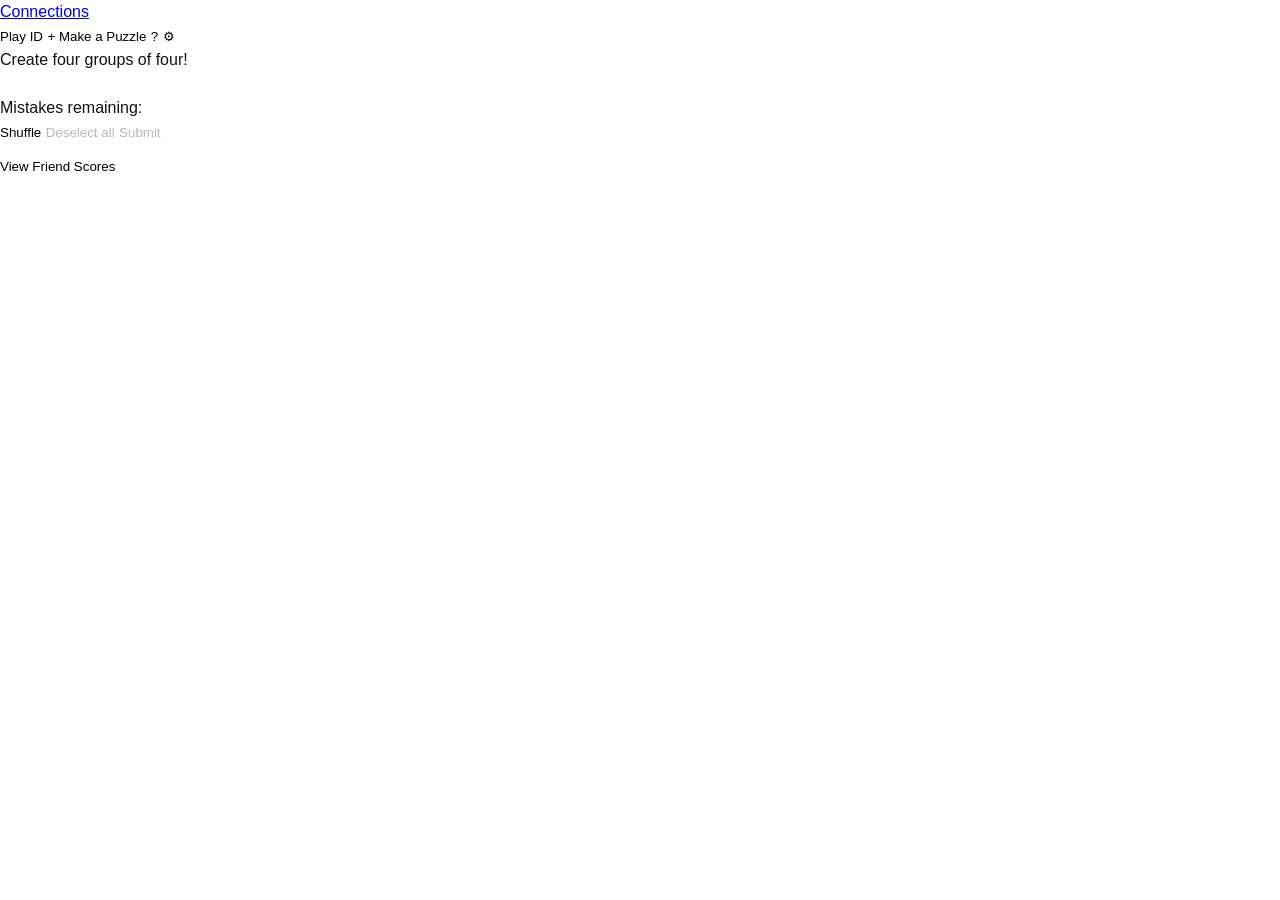
==== index.html @ db6e998a "beginnings" ====
<!DOCTYPE html>
<html lang="en">
  <head>
    <meta charset="UTF-8" />
    <meta name="viewport" content="width=device-width, initial-scale=1.0, maximum-scale=1.0, user-scalable=no" />
    <title>Connections</title>
    <meta name="description" content="Custom NYT Connections puzzles." />
    <link rel="icon" href="data:image/svg+xml,<svg xmlns=%22http://www.w3.org/2000/svg%22 viewBox=%220 0 100 100%22><rect width=%2245%22 height=%2245%22 rx=%224%22 fill=%22%23f9df6d%22/><rect x=%2255%22 width=%2245%22 height=%2245%22 rx=%224%22 fill=%22%23a0c35a%22/><rect y=%2255%22 width=%2245%22 height=%2245%22 rx=%224%22 fill=%22%23b0c4ef%22/><rect x=%2255%22 y=%2255%22 width=%2245%22 height=%2245%22 rx=%224%22 fill=%22%23ba81c5%22/></svg>">
    
    <link rel="stylesheet" href="style.css" />
  </head>
  <body>
    <!-- Header -->
    <header class="header">
      <div class="header-content">
        <div class="header-left">
          <a href="/" id="nav-logo" class="logo">Connections</a>
          <span id="current-puzzle-id" class="puzzle-id-tag hidden"></span>
        </div>

        <nav class="header-right">
          <button id="btn-toggle-play-id" class="nav-link">Play ID</button>
          <button id="btn-nav-create" class="nav-link highlight">+ Make a Puzzle</button>
          <button id="btn-nav-help" class="nav-icon-btn" title="How to play">?</button>
          <button id="btn-nav-settings" class="nav-icon-btn" title="Google Sheets backend">⚙</button>
        </nav>
      </div>

      <!-- Quick Play By ID Bar (toggled) -->
      <div id="quick-play-bar" class="quick-play-bar hidden">
        <form id="quick-play-form" class="quick-play-form">
          <span class="url-prefix">svenja.dev/c/</span>
          <input id="quick-play-input" type="text" placeholder="game-id" required autocomplete="off" />
          <button type="submit" class="btn-sm">Play</button>
          <button type="button" id="btn-close-play-bar" class="btn-text">Cancel</button>
        </form>
      </div>
    </header>

    <!-- Notification Toast -->
    <div id="toast" class="toast hidden"></div>

    <!-- Main Container -->
    <main class="main">
      <!-- ================= GAME PLAY VIEW ================= -->
      <section id="view-play" class="view">
        <div class="game-top-info">
          <div class="game-instruction">Create four groups of four!</div>
        </div>

        <!-- Solved categories stack -->
        <div id="solved-categories" class="solved-categories"></div>

        <!-- 4x4 Word Tiles -->
        <div id="tile-grid" class="tile-grid"></div>

        <!-- Mistakes Tracker -->
        <div class="mistakes-row">
          <span class="mistakes-text">Mistakes remaining:</span>
          <div id="mistakes-dots" class="mistakes-dots">
            <span class="dot remaining"></span>
            <span class="dot remaining"></span>
            <span class="dot remaining"></span>
            <span class="dot remaining"></span>
          </div>
        </div>

        <!-- Action Buttons -->
        <div class="action-buttons">
          <button id="btn-shuffle" class="btn-action">Shuffle</button>
          <button id="btn-deselect" class="btn-action" disabled>Deselect all</button>
          <button id="btn-submit" class="btn-action btn-submit" disabled>Submit</button>
        </div>

        <!-- Leaderboard button -->
        <div class="board-footer">
          <button id="btn-view-leaderboard" class="link-btn">View Friend Scores</button>
        </div>
      </section>

      <!-- ================= CREATE VIEW ================= -->
      <section id="view-create" class="view hidden">
        <div class="create-header">
          <h2>Make Your Own Puzzle</h2>
          <button type="button" id="btn-fill-example" class="link-btn">Fill sample data</button>
        </div>

        <div id="create-error" class="form-error hidden"></div>

        <form id="create-form" class="create-form">
          <div class="field-row">
            <label for="create-slug">Game URL</label>
            <div class="slug-row">
              <span class="url-prefix">svenja.dev/c/</span>
              <input id="create-slug" type="text" placeholder="mygame" required autocomplete="off" />
            </div>
            <small>This ID is what you send to friends to play.</small>
          </div>

          <div class="field-row">
            <label for="create-title">Title (Optional)</label>
            <input id="create-title" type="text" placeholder="e.g. Trivia Night" maxlength="60" />
          </div>

          <!-- 4 Category Groups -->
          <div class="category-forms">
            <!-- Yellow -->
            <div class="category-block yellow">
              <div class="cat-label yellow">Yellow — Straightforward</div>
              <input type="text" id="name-yellow" placeholder="Category Name (e.g. WET WEATHER)" required />
              <div class="words-grid">
                <input type="text" class="word-input" data-color="yellow" placeholder="Word 1" required />
                <input type="text" class="word-input" data-color="yellow" placeholder="Word 2" required />
                <input type="text" class="word-input" data-color="yellow" placeholder="Word 3" required />
                <input type="text" class="word-input" data-color="yellow" placeholder="Word 4" required />
              </div>
            </div>

            <!-- Green -->
            <div class="category-block green">
              <div class="cat-label green">Green — Intermediate</div>
              <input type="text" id="name-green" placeholder="Category Name (e.g. TYPES OF COFFEE)" required />
              <div class="words-grid">
                <input type="text" class="word-input" data-color="green" placeholder="Word 1" required />
                <input type="text" class="word-input" data-color="green" placeholder="Word 2" required />
                <input type="text" class="word-input" data-color="green" placeholder="Word 3" required />
                <input type="text" class="word-input" data-color="green" placeholder="Word 4" required />
              </div>
            </div>

            <!-- Blue -->
            <div class="category-block blue">
              <div class="cat-label blue">Blue — Hard</div>
              <input type="text" id="name-blue" placeholder="Category Name (e.g. WORDS BEFORE 'BOARD')" required />
              <div class="words-grid">
                <input type="text" class="word-input" data-color="blue" placeholder="Word 1" required />
                <input type="text" class="word-input" data-color="blue" placeholder="Word 2" required />
                <input type="text" class="word-input" data-color="blue" placeholder="Word 3" required />
                <input type="text" class="word-input" data-color="blue" placeholder="Word 4" required />
              </div>
            </div>

            <!-- Purple -->
            <div class="category-block purple">
              <div class="cat-label purple">Purple — Tricky</div>
              <input type="text" id="name-purple" placeholder="Category Name (e.g. PALINDROMES)" required />
              <div class="words-grid">
                <input type="text" class="word-input" data-color="purple" placeholder="Word 1" required />
                <input type="text" class="word-input" data-color="purple" placeholder="Word 2" required />
                <input type="text" class="word-input" data-color="purple" placeholder="Word 3" required />
                <input type="text" class="word-input" data-color="purple" placeholder="Word 4" required />
              </div>
            </div>
          </div>

          <div class="form-actions">
            <button type="button" id="btn-cancel-create" class="btn-action">Cancel</button>
            <button type="submit" id="btn-publish-submit" class="btn-action btn-submit">Save &amp; Publish</button>
          </div>
        </form>

        <!-- Published Result Box -->
        <div id="publish-success" class="publish-success hidden">
          <h3>Puzzle Published!</h3>
          <p>Share this URL with your friends:</p>
          <div class="share-box">
            <input id="share-link-input" type="text" readonly />
            <button id="btn-copy-share-link" class="btn-sm">Copy</button>
          </div>
          <div class="published-buttons">
            <button id="btn-play-published" class="btn-action btn-submit">Play it Now</button>
            <button id="btn-make-another" class="btn-action">Make Another</button>
          </div>
        </div>
      </section>
    </main>

    <!-- ================= MODALS ================= -->

    <!-- Game Over / Results Modal -->
    <div id="modal-results" class="modal-overlay hidden">
      <div class="modal">
        <div class="modal-header">
          <h3 id="results-headline">Game Over</h3>
          <button class="close-btn" data-close="modal-results">&times;</button>
        </div>

        <div class="modal-body">
          <p id="results-sub" class="results-sub"></p>
          <pre id="results-grid" class="emoji-grid"></pre>

          <!-- Submit score -->
          <div class="score-card">
            <div id="score-saved-msg" class="score-saved-msg hidden">
              ✓ Score saved to leaderboard!
            </div>
            <form id="score-form" class="score-form">
              <label for="player-name">Your Name:</label>
              <div class="inline-input-row">
                <input id="player-name" type="text" placeholder="Name" required maxlength="30" />
                <button type="submit" class="btn-sm">Save</button>
              </div>
            </form>
          </div>

          <div class="results-actions">
            <button id="btn-share-results" class="btn-action btn-submit full-width">Share Results</button>
            <button id="btn-open-leaderboard" class="btn-action full-width">View Leaderboard</button>
            <button id="btn-play-again" class="btn-action full-width">Play Again</button>
          </div>
        </div>
      </div>
    </div>

    <!-- Leaderboard Modal -->
    <div id="modal-leaderboard" class="modal-overlay hidden">
      <div class="modal">
        <div class="modal-header">
          <h3 id="leaderboard-title">Scores</h3>
          <button class="close-btn" data-close="modal-leaderboard">&times;</button>
        </div>
        <div class="modal-body">
          <div id="leaderboard-empty" class="empty-text hidden">No scores recorded yet.</div>
          <div id="leaderboard-list" class="leaderboard-list"></div>
          <button class="btn-action full-width mt-10" data-close="modal-leaderboard">Close</button>
        </div>
      </div>
    </div>

    <!-- How to Play Modal -->
    <div id="modal-help" class="modal-overlay hidden">
      <div class="modal">
        <div class="modal-header">
          <h3>How to Play</h3>
          <button class="close-btn" data-close="modal-help">&times;</button>
        </div>
        <div class="modal-body">
          <p>Find groups of four items that share something in common.</p>
          <ul>
            <li>Select four items and tap 'Submit' to check if your guess is correct.</li>
            <li>Find the groups without making 4 mistakes!</li>
          </ul>
          <div class="help-legend">
            <div class="legend-item yellow">🟨 Yellow: Straightforward</div>
            <div class="legend-item green">🟩 Green: Intermediate</div>
            <div class="legend-item blue">🟦 Blue: Hard</div>
            <div class="legend-item purple">🟪 Purple: Tricky</div>
          </div>
          <p class="mt-10"><small>Click <strong>+ Make a Puzzle</strong> at the top to create your own boards and share them with friends.</small></p>
          <button class="btn-action full-width mt-10" data-close="modal-help">Got it</button>
        </div>
      </div>
    </div>

    <!-- Settings (Google Sheets backend) Modal -->
    <div id="modal-settings" class="modal-overlay hidden">
      <div class="modal">
        <div class="modal-header">
          <h3>Google Sheets Backend</h3>
          <button class="close-btn" data-close="modal-settings">&times;</button>
        </div>
        <div class="modal-body">
          <p><small>Connect a Google Sheet via Google Apps Script to save custom puzzles and friend scores across devices for free.</small></p>
          
          <div class="field-row mt-10">
            <label for="gas-url-input">Apps Script Web App URL</label>
            <input id="gas-url-input" type="url" placeholder="https://script.google.com/macros/s/.../exec" />
            <small>Leave empty to store games locally in browser.</small>
          </div>

          <div class="inline-input-row mt-10">
            <button type="button" id="btn-test-gas" class="btn-action">Test</button>
            <span id="gas-test-result" class="test-result"></span>
          </div>

          <div class="mt-15">
            <button id="btn-save-settings" class="btn-action btn-submit full-width">Save</button>
          </div>
        </div>
      </div>
    </div>

    <script src="app.js"></script>
  </body>
</html>
---- style.css ----
:root {
  --font-sans: 'Libre Franklin', -apple-system, BlinkMacSystemFont, 'Segoe UI', Roboto, Helvetica, Arial, sans-serif;
  --font-serif: 'Playfair Display', Georgia, serif;
  
  --color-bg: #ffffff;
  --color-card-bg: #f9f9f9;
  --color-border: #e2e2e2;
  --color-text: #121212;
  --color-text-muted: #6b7280;
  
  --tile-bg: #efefe6;
  --tile-bg-hover: #e2e2d8;
  --tile-bg-selected: #5a594e;
  --tile-text-selected: #ffffff;
  
  --color-yellow: #f9df6d;
  --color-green: #a0c35a;
  --color-blue: #b0c4ef;
  --color-purple: #ba81c5;
}

* {
  box-sizing: border-box;
  margin: 0;
  padding: 0;
}

body {
  font-family: var(--font-sans);
  background-color: var(--color-bg);
  color: var(--color-text);
  line-height: 1.5;
  -webkit-font-smoothing: antialiased;
  min-height: 100vh;
}

button {
  font-family: inherit;
  cursor: pointer;
  border: none;
  outline: none;
  background: none;
  transition: all 0.15s ease;
}

input, textarea, select {
  font-family: inherit;
}

.hidden {
  display: none !important;
}

/* Layout */
.app-layout {
  min-height: 100vh;
  display: flex;
  flex-direction: column;
}

.site-header {
  border-bottom: 1px solid var(--color-border);
  position: sticky;
  top: 0;
  background-color: rgba(255, 255, 255, 0.96);
  backdrop-filter: blur(8px);
  z-index: 50;
}

.header-inner {
  max-width: 860px;
  margin: 0 auto;
  padding: 12px 20px;
  display: flex;
  align-items: center;
  justify-content: space-between;
}

.header-left {
  display: flex;
  align-items: center;
}

.logo-btn {
  display: flex;
  align-items: center;
  gap: 8px;
  text-decoration: none;
  color: inherit;
}

.logo-title {
  font-weight: 800;
  font-size: 1.25rem;
  letter-spacing: 1.5px;
}

.logo-badge {
  font-size: 0.68rem;
  background: #121212;
  color: #fff;
  padding: 2px 6px;
  border-radius: 4px;
  font-weight: 700;
  letter-spacing: 0.5px;
}

.header-center {
  display: flex;
  align-items: center;
}

.current-game-tag {
  font-size: 0.82rem;
  background: #f1f1f1;
  padding: 4px 10px;
  border-radius: 20px;
  color: #333;
}

.header-actions {
  display: flex;
  align-items: center;
  gap: 8px;
}

.icon-btn {
  border-radius: 50%;
  width: 36px;
  height: 36px;
  display: flex;
  align-items: center;
  justify-content: center;
  color: #444;
}

.icon-btn:hover {
  background: #f0f0f0;
  color: #000;
}

.btn-create {
  display: inline-flex;
  align-items: center;
  gap: 6px;
  background: #121212;
  color: #fff;
  padding: 6px 14px;
  border-radius: 20px;
  font-size: 0.85rem;
  font-weight: 600;
}

.btn-create:hover {
  background: #333;
  transform: translateY(-1px);
}

.btn-label-desktop {
  margin-left: 4px;
  font-size: 0.85rem;
  font-weight: 500;
}

@media (max-width: 600px) {
  .btn-label-desktop {
    display: none;
  }
}

/* Main Content Area */
.main-content {
  flex: 1;
  display: flex;
  flex-direction: column;
  align-items: center;
  padding: 24px 16px;
  width: 100%;
  max-width: 860px;
  margin: 0 auto;
  position: relative;
}

/* Toast Notifications */
.game-toast-container {
  position: fixed;
  top: 65px;
  left: 0;
  right: 0;
  display: flex;
  justify-content: center;
  z-index: 100;
  pointer-events: none;
}

.game-toast {
  background: #121212;
  color: #fff;
  padding: 8px 18px;
  border-radius: 4px;
  font-size: 0.9rem;
  font-weight: 700;
  box-shadow: 0 4px 14px rgba(0,0,0,0.2);
  animation: slideDown 0.2s ease-out;
}

@keyframes slideDown {
  from { transform: translateY(-8px); opacity: 0; }
  to { transform: translateY(0); opacity: 1; }
}

/* Gas Notice Banner */
.gas-notice-banner {
  background: #f0fdf4;
  border: 1px solid #bbf7d0;
  border-radius: 8px;
  padding: 10px 16px;
  font-size: 0.85rem;
  color: #166534;
  display: flex;
  align-items: center;
  justify-content: space-between;
  width: 100%;
  margin-bottom: 20px;
  gap: 12px;
  flex-wrap: wrap;
}

.notice-left {
  display: flex;
  align-items: center;
  gap: 8px;
}

.btn-text-notice {
  color: #15803d;
  font-weight: 700;
  text-decoration: underline;
  font-size: 0.85rem;
}

/* Home Hub */
.home-hub-container {
  width: 100%;
  max-width: 680px;
  display: flex;
  flex-direction: column;
  gap: 36px;
}

.hero-section {
  text-align: center;
  padding: 20px 0;
}

.hero-badge {
  display: inline-block;
  font-size: 0.75rem;
  font-weight: 700;
  background: #eef2ff;
  color: #4338ca;
  padding: 4px 12px;
  border-radius: 20px;
  letter-spacing: 0.5px;
  margin-bottom: 12px;
}

.hero-title {
  font-size: 2.2rem;
  font-weight: 800;
  letter-spacing: -0.5px;
  line-height: 1.15;
  margin-bottom: 12px;
}

.hero-description {
  font-size: 1.02rem;
  color: var(--color-text-muted);
  max-width: 540px;
  margin: 0 auto 24px auto;
  line-height: 1.5;
}

.hero-description code {
  background: #f1f1f1;
  padding: 2px 6px;
  border-radius: 4px;
  font-family: monospace;
  font-size: 0.95em;
  color: #121212;
}

.play-id-form {
  max-width: 440px;
  margin: 0 auto 20px auto;
}

.play-id-wrapper {
  display: flex;
  align-items: center;
  background: #fff;
  border: 2px solid #121212;
  border-radius: 30px;
  padding: 4px 6px 4px 14px;
  box-shadow: 0 4px 10px rgba(0,0,0,0.06);
}

.play-id-prefix {
  font-size: 0.9rem;
  color: #777;
  font-weight: 600;
  white-space: nowrap;
}

.play-id-input {
  flex: 1;
  border: none;
  outline: none;
  font-size: 0.95rem;
  padding: 8px 6px;
  font-weight: 600;
  background: transparent;
  min-width: 0;
}

.play-btn {
  display: inline-flex;
  align-items: center;
  gap: 6px;
  padding: 8px 18px;
  border-radius: 24px;
  font-size: 0.9rem;
  font-weight: 700;
}

.btn-create-large {
  display: inline-flex;
  align-items: center;
  gap: 8px;
  background: #2563eb;
  color: #fff;
  padding: 12px 28px;
  border-radius: 28px;
  font-size: 1.05rem;
  font-weight: 700;
  box-shadow: 0 4px 12px rgba(37, 99, 235, 0.25);
}

.btn-create-large:hover {
  background: #1d4ed8;
  transform: translateY(-2px);
  box-shadow: 0 6px 16px rgba(37, 99, 235, 0.35);
}

/* Sample Puzzles */
.section-title {
  font-size: 1.15rem;
  font-weight: 800;
  margin-bottom: 14px;
  display: flex;
  align-items: center;
  gap: 8px;
}

.puzzles-grid {
  display: grid;
  grid-template-columns: repeat(auto-fit, minmax(280px, 1fr));
  gap: 16px;
}

.puzzle-card {
  background: #fff;
  border: 1px solid var(--color-border);
  border-radius: 12px;
  padding: 18px;
  cursor: pointer;
  transition: all 0.2s ease;
  display: flex;
  flex-direction: column;
}

.puzzle-card:hover {
  border-color: #000;
  box-shadow: 0 6px 14px rgba(0,0,0,0.06);
  transform: translateY(-2px);
}

.puzzle-id-badge {
  font-size: 0.75rem;
  font-family: monospace;
  background: #f1f1f1;
  padding: 3px 8px;
  border-radius: 4px;
  font-weight: 600;
}

.puzzle-card-title {
  font-size: 1.1rem;
  font-weight: 700;
  margin: 8px 0 4px 0;
}

.puzzle-card-desc {
  font-size: 0.85rem;
  color: var(--color-text-muted);
  flex: 1;
  margin-bottom: 14px;
}

.puzzle-card-footer {
  display: flex;
  align-items: center;
  justify-content: space-between;
  font-size: 0.85rem;
  font-weight: 700;
  color: #2563eb;
}

/* My Games */
.my-games-list {
  display: flex;
  flex-direction: column;
  gap: 10px;
}

.my-game-item {
  background: #fff;
  border: 1px solid var(--color-border);
  border-radius: 8px;
  padding: 12px 16px;
  display: flex;
  align-items: center;
  justify-content: space-between;
  cursor: pointer;
}

.my-game-item:hover {
  background: #fafafa;
  border-color: #bbb;
}

.my-game-info {
  display: flex;
  flex-direction: column;
}

.my-game-title {
  font-weight: 700;
  font-size: 0.95rem;
}

.my-game-url {
  font-size: 0.8rem;
  color: #777;
  font-family: monospace;
}

.my-game-actions {
  display: flex;
  align-items: center;
  gap: 8px;
}

.icon-btn-small {
  background: #f1f1f1;
  border-radius: 6px;
  padding: 6px;
  display: flex;
  align-items: center;
  justify-content: center;
  color: #333;
}

.btn-secondary-small {
  background: #121212;
  color: #fff;
  padding: 6px 14px;
  border-radius: 14px;
  font-size: 0.8rem;
  font-weight: 600;
}

/* Features */
.features-grid {
  display: flex;
  align-items: center;
  justify-content: space-between;
  gap: 12px;
  background: #fafafa;
  border-radius: 12px;
  padding: 20px;
}

@media (max-width: 600px) {
  .features-grid {
    flex-direction: column;
    gap: 20px;
  }
  .feature-step-arrow {
    display: none;
  }
}

.feature-box {
  flex: 1;
  text-align: center;
}

.feature-step {
  width: 28px;
  height: 28px;
  border-radius: 50%;
  background: #121212;
  color: #fff;
  font-weight: 800;
  font-size: 0.85rem;
  display: flex;
  align-items: center;
  justify-content: center;
  margin: 0 auto 8px auto;
}

.feature-box h3 {
  font-size: 0.95rem;
  font-weight: 700;
  margin-bottom: 4px;
}

.feature-box p {
  font-size: 0.82rem;
  color: var(--color-text-muted);
}

.feature-step-arrow {
  color: #bbb;
  font-size: 1.2rem;
  font-weight: 700;
}

/* ================= PLAY VIEW ================= */
.game-container {
  width: 100%;
  max-width: 620px;
  display: flex;
  flex-direction: column;
  align-items: center;
}

.game-board-wrapper {
  width: 100%;
  display: flex;
  flex-direction: column;
  align-items: center;
}

.game-instructions {
  font-size: 0.95rem;
  color: var(--color-text);
  margin-bottom: 16px;
  text-align: center;
  font-weight: 500;
}

/* Solved Categories Stack */
.solved-categories-list {
  width: 100%;
  display: flex;
  flex-direction: column;
  gap: 8px;
  margin-bottom: 8px;
}

.solved-category-card {
  width: 100%;
  border-radius: 8px;
  padding: 16px 12px;
  text-align: center;
  box-shadow: 0 1px 3px rgba(0,0,0,0.08);
  animation: popIn 0.35s cubic-bezier(0.175, 0.885, 0.32, 1.275);
}

.solved-category-card.yellow {
  background-color: var(--color-yellow);
  color: #000;
}

.solved-category-card.green {
  background-color: var(--color-green);
  color: #000;
}

.solved-category-card.blue {
  background-color: var(--color-blue);
  color: #000;
}

.solved-category-card.purple {
  background-color: var(--color-purple);
  color: #fff;
}

.solved-category-title {
  font-weight: 800;
  font-size: 1rem;
  letter-spacing: 0.5px;
  margin-bottom: 4px;
}

.solved-category-words {
  font-size: 0.9rem;
  font-weight: 500;
  letter-spacing: 0.3px;
}

/* 4x4 Word Tile Grid */
.tile-grid {
  display: grid;
  grid-template-columns: repeat(4, 1fr);
  gap: 8px;
  width: 100%;
  margin-bottom: 24px;
}

.tile-btn {
  aspect-ratio: 1.3 / 1;
  background-color: var(--tile-bg);
  color: #000;
  border-radius: 6px;
  padding: 6px;
  display: flex;
  align-items: center;
  justify-content: center;
  text-align: center;
  font-weight: 700;
  font-size: 0.95rem;
  letter-spacing: 0.2px;
  user-select: none;
  box-shadow: 0 1px 2px rgba(0,0,0,0.05);
}

.tile-btn:hover:not(.selected) {
  background-color: var(--tile-bg-hover);
}

.tile-btn.selected {
  background-color: var(--tile-bg-selected);
  color: var(--tile-text-selected);
  transform: translateY(-2px);
  box-shadow: 0 4px 6px rgba(0,0,0,0.15);
}

.tile-btn:active {
  transform: scale(0.96);
}

.tile-word {
  word-break: break-word;
  hyphens: auto;
  line-height: 1.2;
}

@media (max-width: 480px) {
  .tile-grid {
    gap: 6px;
  }
  .tile-btn {
    font-size: 0.78rem;
    aspect-ratio: 1.2 / 1;
    padding: 4px;
  }
}

/* Shake Animation */
.shake {
  animation: shakeGrid 0.5s ease-in-out;
}

@keyframes shakeGrid {
  0%, 100% { transform: translateX(0); }
  20%, 60% { transform: translateX(-6px); }
  40%, 80% { transform: translateX(6px); }
}

.animate-pop {
  animation: popIn 0.3s cubic-bezier(0.175, 0.885, 0.32, 1.275);
}

@keyframes popIn {
  0% { transform: scale(0.92); opacity: 0; }
  100% { transform: scale(1); opacity: 1; }
}

/* Mistakes Counter */
.mistakes-container {
  display: flex;
  align-items: center;
  gap: 10px;
  margin-bottom: 24px;
}

.mistakes-label {
  font-size: 0.9rem;
  font-weight: 500;
  color: #555;
}

.mistakes-dots {
  display: flex;
  gap: 8px;
}

.mistake-dot {
  width: 12px;
  height: 12px;
  border-radius: 50%;
  transition: all 0.2s ease;
}

.mistake-dot.remaining {
  background-color: #5a594e;
}

.mistake-dot.spent {
  background-color: #dfdfd9;
}

/* Game Actions Bar */
.game-actions-bar {
  display: flex;
  gap: 12px;
  margin-bottom: 20px;
  flex-wrap: wrap;
  justify-content: center;
}

.action-btn {
  padding: 10px 22px;
  border-radius: 24px;
  font-size: 0.95rem;
  font-weight: 600;
}

.action-btn.outline {
  border: 1px solid #333;
  color: #121212;
}

.action-btn.outline:hover:not(:disabled) {
  background: #f1f1f1;
}

.action-btn.primary {
  background: #121212;
  color: #fff;
  border: 1px solid #121212;
}

.action-btn.primary:hover:not(:disabled) {
  background: #333;
}

.action-btn:disabled {
  opacity: 0.35;
  cursor: not-allowed;
  border-color: #ccc;
  color: #888;
}

.board-footer {
  margin-top: 10px;
}

.text-btn {
  color: #444;
  font-size: 0.88rem;
  font-weight: 600;
  text-decoration: underline;
  padding: 4px 8px;
}

.text-btn:hover {
  color: #000;
}

/* ================= CREATOR VIEW ================= */
.creator-container {
  width: 100%;
  max-width: 680px;
}

.creator-header {
  display: flex;
  align-items: flex-start;
  justify-content: space-between;
  gap: 16px;
  margin-bottom: 24px;
  flex-wrap: wrap;
}

.creator-title {
  font-size: 1.8rem;
  font-weight: 800;
  letter-spacing: -0.5px;
}

.creator-subtitle {
  font-size: 0.95rem;
  color: var(--color-text-muted);
  margin-top: 4px;
}

.creator-meta-card {
  background: #fff;
  border: 1px solid var(--color-border);
  border-radius: 12px;
  padding: 20px;
  margin-bottom: 24px;
}

.slug-input-wrapper {
  display: flex;
  align-items: center;
  background: #f9f9f9;
  border: 1px solid var(--color-border);
  border-radius: 8px;
  padding: 4px 10px;
}

.slug-prefix {
  font-weight: 700;
  color: #555;
  font-size: 0.9rem;
}

.slug-input {
  border: none !important;
  background: transparent !important;
  padding: 6px 4px !important;
  font-size: 0.95rem !important;
  font-weight: 600 !important;
  width: 100%;
}

.categories-grid {
  display: flex;
  flex-direction: column;
  gap: 20px;
  margin-bottom: 24px;
}

.category-builder-card {
  background: #fff;
  border: 1px solid var(--color-border);
  border-left-width: 8px;
  border-radius: 10px;
  padding: 18px;
  box-shadow: 0 1px 3px rgba(0,0,0,0.04);
}

.category-builder-card.yellow { border-left-color: var(--color-yellow); }
.category-builder-card.green { border-left-color: var(--color-green); }
.category-builder-card.blue { border-left-color: var(--color-blue); }
.category-builder-card.purple { border-left-color: var(--color-purple); }

.category-color-pill {
  display: inline-block;
  font-size: 0.75rem;
  font-weight: 800;
  padding: 4px 10px;
  border-radius: 14px;
  margin-bottom: 12px;
  letter-spacing: 0.5px;
}

.category-color-pill.yellow { background-color: var(--color-yellow); color: #000; }
.category-color-pill.green { background-color: var(--color-green); color: #000; }
.category-color-pill.blue { background-color: var(--color-blue); color: #000; }
.category-color-pill.purple { background-color: var(--color-purple); color: #fff; }

.words-inputs-grid {
  display: grid;
  grid-template-columns: repeat(2, 1fr);
  gap: 10px;
}

@media (max-width: 480px) {
  .words-inputs-grid {
    grid-template-columns: 1fr;
  }
}

.duplicate-input {
  border-color: #dc2626 !important;
  background-color: #fef2f2 !important;
}

.creator-actions-bar {
  display: flex;
  justify-content: flex-end;
  gap: 12px;
  margin-top: 10px;
}

.btn-large {
  padding: 12px 28px;
  font-size: 1rem;
  display: inline-flex;
  align-items: center;
  gap: 8px;
}

/* Published Live Card */
.published-card {
  background: #fff;
  border: 2px solid #10b981;
  border-radius: 16px;
  padding: 32px 24px;
  text-align: center;
  max-width: 500px;
  margin: 30px auto;
  box-shadow: 0 8px 24px rgba(16, 185, 129, 0.12);
}

.published-icon-box {
  width: 64px;
  height: 64px;
  border-radius: 50%;
  background: #ecfdf5;
  color: #059669;
  display: flex;
  align-items: center;
  justify-content: center;
  margin: 0 auto 16px auto;
}

.published-title {
  font-size: 1.6rem;
  font-weight: 800;
  margin-bottom: 8px;
}

.published-subtitle {
  font-size: 0.95rem;
  color: var(--color-text-muted);
  margin-bottom: 20px;
}

.share-url-box {
  display: flex;
  background: #f3f4f6;
  border: 1px solid #d1d5db;
  border-radius: 8px;
  padding: 4px 6px;
  margin-bottom: 24px;
}

.share-url-input {
  flex: 1;
  border: none;
  background: transparent;
  padding: 8px 10px;
  font-family: monospace;
  font-size: 0.9rem;
  font-weight: 600;
}

.btn-share-copy {
  background: #121212;
  color: #fff;
  display: inline-flex;
  align-items: center;
  gap: 6px;
  padding: 6px 14px;
  border-radius: 6px;
  font-size: 0.85rem;
  font-weight: 600;
}

.published-actions {
  display: flex;
  flex-direction: column;
  gap: 10px;
}

/* ================= FORM CONTROLS ================= */
.form-group {
  margin-bottom: 14px;
}

.form-label {
  display: block;
  font-size: 0.82rem;
  font-weight: 700;
  margin-bottom: 6px;
  color: #333;
}

.required {
  color: #dc2626;
}

.form-input {
  width: 100%;
  padding: 10px 12px;
  border: 1px solid var(--color-border);
  border-radius: 6px;
  font-size: 0.92rem;
  outline: none;
  transition: border-color 0.15s ease;
}

.form-input:focus {
  border-color: #000;
}

.form-input.uppercase {
  text-transform: uppercase;
}

.input-hint {
  display: block;
  font-size: 0.76rem;
  color: var(--color-text-muted);
  margin-top: 4px;
}

.alert-box {
  padding: 12px 16px;
  border-radius: 8px;
  font-size: 0.88rem;
  display: flex;
  align-items: center;
  gap: 10px;
  margin-bottom: 16px;
}

.alert-box.error {
  background: #fef2f2;
  border: 1px solid #fecaca;
  color: #b91c1c;
}

.btn-primary {
  background: #121212;
  color: #fff;
  padding: 10px 20px;
  border-radius: 6px;
  font-weight: 600;
  font-size: 0.9rem;
}

.btn-primary:hover:not(:disabled) {
  background: #333;
}

.btn-primary:disabled {
  opacity: 0.4;
  cursor: not-allowed;
}

.btn-secondary {
  background: #f3f4f6;
  color: #121212;
  border: 1px solid var(--color-border);
  padding: 8px 16px;
  border-radius: 6px;
  font-weight: 600;
  font-size: 0.85rem;
  display: inline-flex;
  align-items: center;
  gap: 6px;
}

.btn-secondary:hover:not(:disabled) {
  background: #e5e7eb;
}

.btn-outline {
  border: 1px solid var(--color-border);
  background: #fff;
  color: #121212;
  padding: 6px 14px;
  border-radius: 20px;
  font-size: 0.85rem;
  font-weight: 600;
}

.btn-outline:hover {
  border-color: #999;
  background: #f8f8f8;
}

.full-width {
  width: 100%;
}

/* ================= MODALS ================= */
.modal-overlay {
  position: fixed;
  inset: 0;
  background: rgba(0, 0, 0, 0.5);
  backdrop-filter: blur(4px);
  display: flex;
  align-items: center;
  justify-content: center;
  padding: 16px;
  z-index: 200;
}

.modal-card {
  background: #fff;
  border-radius: 16px;
  padding: 28px;
  width: 100%;
  max-width: 480px;
  position: relative;
  max-height: 90vh;
  overflow-y: auto;
  box-shadow: 0 16px 36px rgba(0,0,0,0.2);
}

.modal-close-btn {
  position: absolute;
  top: 18px;
  right: 18px;
  color: #666;
  padding: 4px;
  border-radius: 50%;
  display: flex;
  align-items: center;
  justify-content: center;
}

.modal-close-btn:hover {
  background: #f1f1f1;
  color: #000;
}

.modal-title {
  font-size: 1.35rem;
  font-weight: 800;
  margin-bottom: 12px;
}

.modal-header-with-icon {
  display: flex;
  align-items: center;
  gap: 10px;
  margin-bottom: 8px;
}

.header-icon {
  color: #2563eb;
}

.subtext {
  font-size: 0.88rem;
  color: var(--color-text-muted);
  margin-bottom: 16px;
}

/* How to play modal */
.intro-text {
  font-size: 0.95rem;
  font-weight: 500;
  margin-bottom: 12px;
}

.rules-list {
  margin-left: 20px;
  margin-bottom: 18px;
  font-size: 0.9rem;
  color: #333;
}

.rules-list li {
  margin-bottom: 6px;
}

.subheading {
  font-size: 0.95rem;
  font-weight: 700;
  margin-top: 14px;
  margin-bottom: 6px;
}

.color-legend {
  display: flex;
  flex-direction: column;
  gap: 6px;
  margin: 12px 0 18px 0;
}

.legend-row {
  padding: 8px 12px;
  border-radius: 6px;
  font-size: 0.85rem;
  font-weight: 600;
  display: flex;
  align-items: center;
  gap: 8px;
}

.legend-row.yellow { background: var(--color-yellow); color: #000; }
.legend-row.green { background: var(--color-green); color: #000; }
.legend-row.blue { background: var(--color-blue); color: #000; }
.legend-row.purple { background: var(--color-purple); color: #fff; }

.legend-emoji { font-size: 1rem; }
.legend-name { font-weight: 800; }

.tip-box {
  background: #f8fafc;
  border: 1px solid #e2e8f0;
  border-radius: 8px;
  padding: 12px;
  font-size: 0.85rem;
  margin-bottom: 20px;
}

/* Results / Game Over Modal */
.results-header {
  text-align: center;
  margin-bottom: 16px;
}

.results-badge {
  display: inline-block;
  font-size: 0.72rem;
  font-weight: 800;
  background: #121212;
  color: #fff;
  padding: 3px 10px;
  border-radius: 12px;
  margin-bottom: 8px;
}

.results-headline {
  font-size: 1.4rem;
  font-weight: 800;
  margin-bottom: 4px;
}

.results-game-title {
  font-size: 0.9rem;
  color: var(--color-text-muted);
}

.emoji-grid-box {
  background: #f9f9f9;
  border: 1px solid #e5e5e5;
  border-radius: 8px;
  padding: 14px;
  text-align: center;
  margin-bottom: 18px;
}

.emoji-grid-text {
  font-size: 1.3rem;
  line-height: 1.4;
  letter-spacing: 4px;
  font-family: inherit;
}

.score-submission-card {
  background: #f0fdf4;
  border: 1px solid #bbf7d0;
  border-radius: 8px;
  padding: 14px;
  margin-bottom: 18px;
}

.score-submitted-msg {
  display: flex;
  align-items: center;
  gap: 8px;
  color: #15803d;
  font-weight: 600;
  font-size: 0.9rem;
}

.score-input-row {
  display: flex;
  gap: 8px;
}

.btn-share {
  background: #10b981;
  color: #fff;
  display: flex;
  align-items: center;
  justify-content: center;
  gap: 8px;
  width: 100%;
  padding: 12px;
  border-radius: 8px;
  font-size: 1rem;
  font-weight: 700;
  margin-bottom: 10px;
}

.btn-share:hover {
  background: #059669;
}

.results-actions {
  display: flex;
  flex-direction: column;
  gap: 10px;
}

.results-secondary-row {
  display: flex;
  justify-content: space-between;
  margin-top: 6px;
}

.btn-text-action {
  color: #555;
  font-size: 0.85rem;
  font-weight: 600;
  display: flex;
  align-items: center;
  gap: 4px;
  padding: 4px 8px;
}

.btn-text-action:hover {
  color: #000;
}

/* Leaderboard */
.leaderboard-header {
  display: flex;
  align-items: center;
  justify-content: space-between;
  margin-bottom: 18px;
}

.leaderboard-title-group {
  display: flex;
  align-items: center;
  gap: 10px;
}

.leaderboard-subtitle {
  font-size: 0.85rem;
  color: var(--color-text-muted);
}

.empty-leaderboard {
  text-align: center;
  padding: 30px 10px;
  color: #666;
}

.empty-hint {
  display: block;
  font-size: 0.8rem;
  color: #999;
  margin-top: 6px;
}

.leaderboard-list {
  display: flex;
  flex-direction: column;
  gap: 10px;
  margin-bottom: 20px;
  max-height: 380px;
  overflow-y: auto;
}

.leaderboard-card {
  background: #f9f9f9;
  border: 1px solid var(--color-border);
  border-radius: 8px;
  padding: 12px 14px;
}

.player-info-row {
  display: flex;
  align-items: center;
  gap: 10px;
}

.player-rank {
  font-weight: 800;
  color: #888;
  font-size: 0.9rem;
  min-width: 24px;
}

.player-details {
  flex: 1;
  display: flex;
  flex-direction: column;
}

.player-name {
  font-weight: 700;
  font-size: 0.95rem;
}

.player-time {
  font-size: 0.75rem;
  color: #888;
}

.status-won {
  display: inline-flex;
  align-items: center;
  gap: 4px;
  color: #16a34a;
  font-size: 0.8rem;
  font-weight: 700;
  background: #dcfce7;
  padding: 2px 8px;
  border-radius: 12px;
}

.status-lost {
  display: inline-flex;
  align-items: center;
  gap: 4px;
  color: #dc2626;
  font-size: 0.8rem;
  font-weight: 700;
  background: #fee2e2;
  padding: 2px 8px;
  border-radius: 12px;
}

.player-emoji-preview {
  margin-top: 8px;
  padding-top: 8px;
  border-top: 1px dashed #e2e2e2;
}

.player-emojis {
  font-size: 0.95rem;
  letter-spacing: 2px;
  line-height: 1.2;
}

/* Settings Modal */
.test-connection-section {
  display: flex;
  align-items: center;
  gap: 12px;
  margin-bottom: 18px;
  flex-wrap: wrap;
}

.status-badge {
  display: inline-flex;
  align-items: center;
  gap: 6px;
  font-size: 0.85rem;
  font-weight: 600;
  padding: 4px 10px;
  border-radius: 6px;
}

.status-badge.success {
  background: #dcfce7;
  color: #15803d;
}

.status-badge.error {
  background: #fee2e2;
  color: #b91c1c;
}

.setup-guide-box {
  background: #f8fafc;
  border: 1px solid #e2e8f0;
  border-radius: 8px;
  padding: 14px;
  margin-bottom: 20px;
  font-size: 0.82rem;
}

.setup-guide-box h4 {
  font-size: 0.88rem;
  font-weight: 700;
  margin-bottom: 6px;
}

.setup-guide-box ol {
  margin-left: 18px;
  margin-top: 6px;
}

.setup-guide-box li {
  margin-bottom: 4px;
}

.modal-actions {
  display: flex;
  justify-content: flex-end;
  gap: 10px;
}

/* Loading & Error */
.loading-state {
  text-align: center;
  padding: 60px 20px;
  color: #555;
  display: flex;
  flex-direction: column;
  align-items: center;
  gap: 14px;
}

.spin-icon {
  animation: spin 1s linear infinite;
}

@keyframes spin {
  from { transform: rotate(0deg); }
  to { transform: rotate(360deg); }
}

.error-state-card {
  background: #fff;
  border: 1px solid var(--color-border);
  border-radius: 12px;
  padding: 32px 24px;
  text-align: center;
  max-width: 440px;
  margin: 40px auto;
}

.error-icon {
  color: #ef4444;
  margin-bottom: 12px;
}

.error-desc {
  color: var(--color-text-muted);
  font-size: 0.95rem;
  margin: 8px 0 20px 0;
}

.error-actions {
  display: flex;
  gap: 10px;
  justify-content: center;
}

/* Footer */
.site-footer {
  border-top: 1px solid var(--color-border);
  padding: 20px;
  text-align: center;
  font-size: 0.8rem;
  color: var(--color-text-muted);
  margin-top: auto;
}
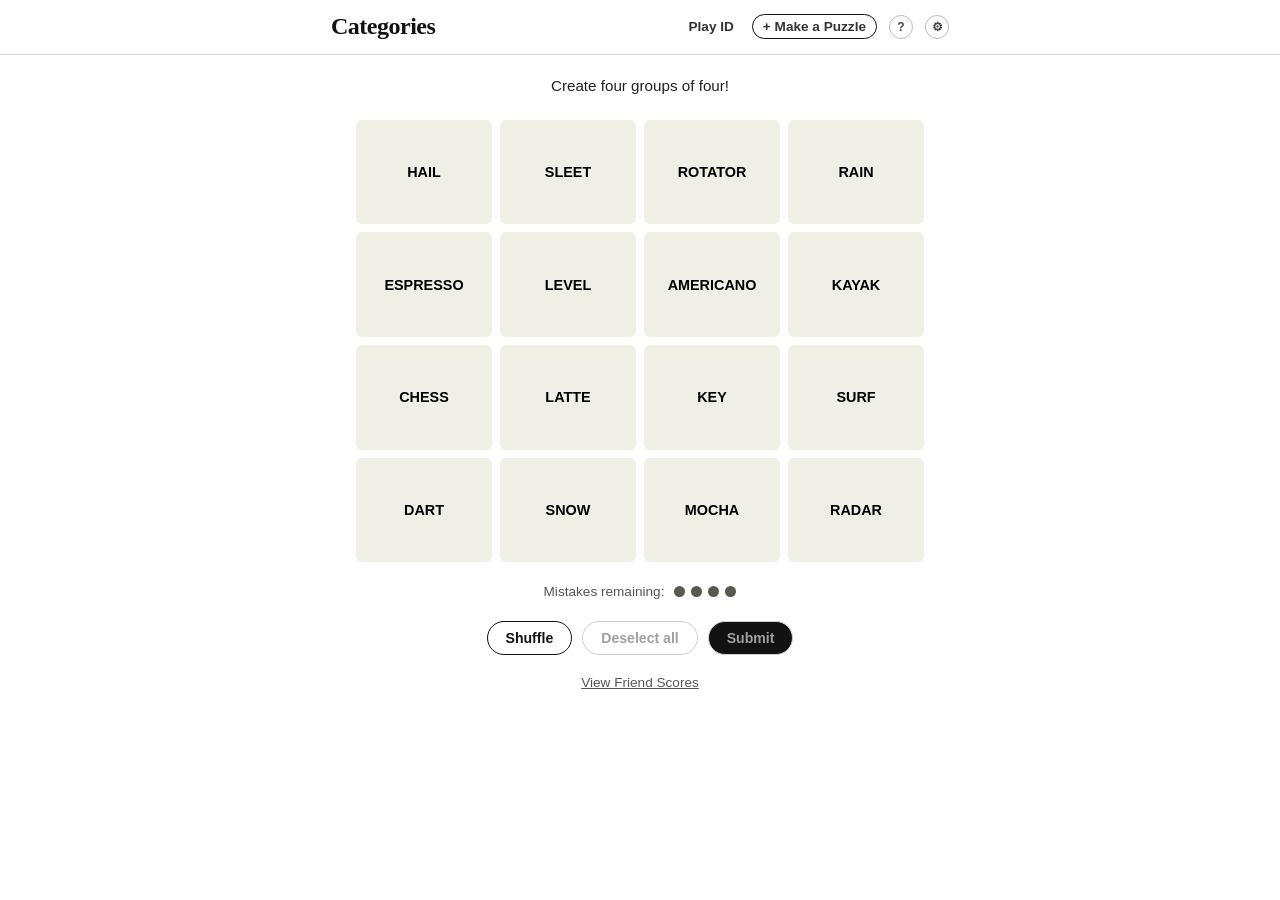
==== commit 1b38eb12: "removed cnnections branding" ====
--- a/index.html
+++ b/index.html
@@ -3,8 +3,8 @@
   <head>
     <meta charset="UTF-8" />
     <meta name="viewport" content="width=device-width, initial-scale=1.0, maximum-scale=1.0, user-scalable=no" />
-    <title>Connections</title>
-    <meta name="description" content="Custom NYT Connections puzzles." />
+    <title>Categories</title>
+    <meta name="description" content="Custom word puzzle games." />
     <link rel="icon" href="data:image/svg+xml,<svg xmlns=%22http://www.w3.org/2000/svg%22 viewBox=%220 0 100 100%22><rect width=%2245%22 height=%2245%22 rx=%224%22 fill=%22%23f9df6d%22/><rect x=%2255%22 width=%2245%22 height=%2245%22 rx=%224%22 fill=%22%23a0c35a%22/><rect y=%2255%22 width=%2245%22 height=%2245%22 rx=%224%22 fill=%22%23b0c4ef%22/><rect x=%2255%22 y=%2255%22 width=%2245%22 height=%2245%22 rx=%224%22 fill=%22%23ba81c5%22/></svg>">
     
     <link rel="stylesheet" href="style.css" />
@@ -14,7 +14,7 @@
     <header class="header">
       <div class="header-content">
         <div class="header-left">
-          <a href="/" id="nav-logo" class="logo">Connections</a>
+          <a href="/" id="nav-logo" class="logo">Categories</a>
           <span id="current-puzzle-id" class="puzzle-id-tag hidden"></span>
         </div>
 
--- a/style.css
+++ b/style.css
@@ -1,23 +1,4 @@
-:root {
-  --font-sans: 'Libre Franklin', -apple-system, BlinkMacSystemFont, 'Segoe UI', Roboto, Helvetica, Arial, sans-serif;
-  --font-serif: 'Playfair Display', Georgia, serif;
-  
-  --color-bg: #ffffff;
-  --color-card-bg: #f9f9f9;
-  --color-border: #e2e2e2;
-  --color-text: #121212;
-  --color-text-muted: #6b7280;
-  
-  --tile-bg: #efefe6;
-  --tile-bg-hover: #e2e2d8;
-  --tile-bg-selected: #5a594e;
-  --tile-text-selected: #ffffff;
-  
-  --color-yellow: #f9df6d;
-  --color-green: #a0c35a;
-  --color-blue: #b0c4ef;
-  --color-purple: #ba81c5;
-}
+/* Barebones, minimalist word categories game */
 
 * {
   box-sizing: border-box;
@@ -26,51 +7,27 @@
 }
 
 body {
-  font-family: var(--font-sans);
-  background-color: var(--color-bg);
-  color: var(--color-text);
-  line-height: 1.5;
+  font-family: -apple-system, BlinkMacSystemFont, "Segoe UI", Roboto, Helvetica, Arial, sans-serif;
+  background-color: #ffffff;
+  color: #121212;
+  line-height: 1.4;
   -webkit-font-smoothing: antialiased;
-  min-height: 100vh;
-}
-
-button {
-  font-family: inherit;
-  cursor: pointer;
-  border: none;
-  outline: none;
-  background: none;
-  transition: all 0.15s ease;
-}
-
-input, textarea, select {
-  font-family: inherit;
 }
 
 .hidden {
   display: none !important;
 }
 
-/* Layout */
-.app-layout {
-  min-height: 100vh;
-  display: flex;
-  flex-direction: column;
-}
-
-.site-header {
-  border-bottom: 1px solid var(--color-border);
-  position: sticky;
-  top: 0;
-  background-color: rgba(255, 255, 255, 0.96);
-  backdrop-filter: blur(8px);
-  z-index: 50;
-}
-
-.header-inner {
-  max-width: 860px;
+/* Header */
+.header {
+  border-bottom: 1px solid #d3d6da;
+  background: #ffffff;
+}
+
+.header-content {
+  max-width: 650px;
   margin: 0 auto;
-  padding: 12px 20px;
+  padding: 10px 16px;
   display: flex;
   align-items: center;
   justify-content: space-between;
@@ -78,1482 +35,683 @@
 
 .header-left {
   display: flex;
-  align-items: center;
-}
-
-.logo-btn {
-  display: flex;
-  align-items: center;
-  gap: 8px;
+  align-items: baseline;
+  gap: 10px;
+}
+
+.logo {
+  font-family: Georgia, 'Times New Roman', serif;
+  font-size: 1.5rem;
+  font-weight: 700;
+  color: #121212;
   text-decoration: none;
-  color: inherit;
-}
-
-.logo-title {
-  font-weight: 800;
-  font-size: 1.25rem;
-  letter-spacing: 1.5px;
-}
-
-.logo-badge {
-  font-size: 0.68rem;
+  letter-spacing: -0.5px;
+}
+
+.puzzle-id-tag {
+  font-size: 0.8rem;
+  font-weight: 600;
+  color: #666;
+  background: #f0f0f0;
+  padding: 2px 8px;
+  border-radius: 4px;
+}
+
+.header-right {
+  display: flex;
+  align-items: center;
+  gap: 12px;
+}
+
+.nav-link {
+  background: none;
+  border: none;
+  font-size: 0.85rem;
+  font-weight: 600;
+  color: #333;
+  cursor: pointer;
+  padding: 4px 6px;
+}
+
+.nav-link:hover {
+  color: #000;
+  text-decoration: underline;
+}
+
+.nav-link.highlight {
+  border: 1px solid #121212;
+  border-radius: 16px;
+  padding: 4px 10px;
+}
+
+.nav-link.highlight:hover {
   background: #121212;
   color: #fff;
-  padding: 2px 6px;
-  border-radius: 4px;
+  text-decoration: none;
+}
+
+.nav-icon-btn {
+  background: none;
+  border: 1px solid #bbb;
+  border-radius: 50%;
+  width: 24px;
+  height: 24px;
+  display: flex;
+  align-items: center;
+  justify-content: center;
+  font-size: 0.75rem;
   font-weight: 700;
-  letter-spacing: 0.5px;
-}
-
-.header-center {
-  display: flex;
-  align-items: center;
-}
-
-.current-game-tag {
-  font-size: 0.82rem;
-  background: #f1f1f1;
-  padding: 4px 10px;
-  border-radius: 20px;
-  color: #333;
-}
-
-.header-actions {
-  display: flex;
-  align-items: center;
-  gap: 8px;
-}
-
-.icon-btn {
-  border-radius: 50%;
-  width: 36px;
-  height: 36px;
-  display: flex;
-  align-items: center;
-  justify-content: center;
+  cursor: pointer;
   color: #444;
 }
 
-.icon-btn:hover {
+.nav-icon-btn:hover {
   background: #f0f0f0;
   color: #000;
 }
 
-.btn-create {
-  display: inline-flex;
-  align-items: center;
-  gap: 6px;
-  background: #121212;
+/* Quick Play Bar */
+.quick-play-bar {
+  background: #f7f7f7;
+  border-top: 1px solid #e0e0e0;
+  padding: 8px 16px;
+}
+
+.quick-play-form {
+  max-width: 650px;
+  margin: 0 auto;
+  display: flex;
+  align-items: center;
+  gap: 8px;
+}
+
+.url-prefix {
+  font-size: 0.85rem;
+  color: #777;
+  font-weight: 600;
+}
+
+.quick-play-form input {
+  padding: 4px 8px;
+  border: 1px solid #bbb;
+  border-radius: 4px;
+  font-size: 0.85rem;
+  flex: 1;
+  max-width: 200px;
+}
+
+/* Toast */
+.toast {
+  position: fixed;
+  top: 55px;
+  left: 50%;
+  transform: translateX(-50%);
+  background: #000;
   color: #fff;
   padding: 6px 14px;
-  border-radius: 20px;
-  font-size: 0.85rem;
-  font-weight: 600;
-}
-
-.btn-create:hover {
-  background: #333;
-  transform: translateY(-1px);
-}
-
-.btn-label-desktop {
-  margin-left: 4px;
-  font-size: 0.85rem;
-  font-weight: 500;
-}
-
-@media (max-width: 600px) {
-  .btn-label-desktop {
-    display: none;
-  }
-}
-
-/* Main Content Area */
-.main-content {
-  flex: 1;
-  display: flex;
-  flex-direction: column;
-  align-items: center;
-  padding: 24px 16px;
+  border-radius: 4px;
+  font-size: 0.85rem;
+  font-weight: 700;
+  z-index: 1000;
+}
+
+/* Main Layout */
+.main {
+  max-width: 600px;
+  margin: 0 auto;
+  padding: 20px 16px 40px 16px;
+}
+
+.view {
   width: 100%;
-  max-width: 860px;
-  margin: 0 auto;
-  position: relative;
-}
-
-/* Toast Notifications */
-.game-toast-container {
-  position: fixed;
-  top: 65px;
-  left: 0;
-  right: 0;
-  display: flex;
-  justify-content: center;
-  z-index: 100;
-  pointer-events: none;
-}
-
-.game-toast {
-  background: #121212;
-  color: #fff;
-  padding: 8px 18px;
-  border-radius: 4px;
-  font-size: 0.9rem;
-  font-weight: 700;
-  box-shadow: 0 4px 14px rgba(0,0,0,0.2);
-  animation: slideDown 0.2s ease-out;
-}
-
-@keyframes slideDown {
-  from { transform: translateY(-8px); opacity: 0; }
-  to { transform: translateY(0); opacity: 1; }
-}
-
-/* Gas Notice Banner */
-.gas-notice-banner {
-  background: #f0fdf4;
-  border: 1px solid #bbf7d0;
-  border-radius: 8px;
-  padding: 10px 16px;
-  font-size: 0.85rem;
-  color: #166534;
-  display: flex;
-  align-items: center;
-  justify-content: space-between;
-  width: 100%;
-  margin-bottom: 20px;
-  gap: 12px;
-  flex-wrap: wrap;
-}
-
-.notice-left {
-  display: flex;
-  align-items: center;
-  gap: 8px;
-}
-
-.btn-text-notice {
-  color: #15803d;
-  font-weight: 700;
-  text-decoration: underline;
-  font-size: 0.85rem;
-}
-
-/* Home Hub */
-.home-hub-container {
-  width: 100%;
-  max-width: 680px;
-  display: flex;
-  flex-direction: column;
-  gap: 36px;
-}
-
-.hero-section {
-  text-align: center;
-  padding: 20px 0;
-}
-
-.hero-badge {
-  display: inline-block;
-  font-size: 0.75rem;
-  font-weight: 700;
-  background: #eef2ff;
-  color: #4338ca;
-  padding: 4px 12px;
-  border-radius: 20px;
-  letter-spacing: 0.5px;
-  margin-bottom: 12px;
-}
-
-.hero-title {
-  font-size: 2.2rem;
-  font-weight: 800;
-  letter-spacing: -0.5px;
-  line-height: 1.15;
-  margin-bottom: 12px;
-}
-
-.hero-description {
-  font-size: 1.02rem;
-  color: var(--color-text-muted);
-  max-width: 540px;
-  margin: 0 auto 24px auto;
-  line-height: 1.5;
-}
-
-.hero-description code {
-  background: #f1f1f1;
-  padding: 2px 6px;
-  border-radius: 4px;
-  font-family: monospace;
-  font-size: 0.95em;
-  color: #121212;
-}
-
-.play-id-form {
-  max-width: 440px;
-  margin: 0 auto 20px auto;
-}
-
-.play-id-wrapper {
-  display: flex;
-  align-items: center;
-  background: #fff;
-  border: 2px solid #121212;
-  border-radius: 30px;
-  padding: 4px 6px 4px 14px;
-  box-shadow: 0 4px 10px rgba(0,0,0,0.06);
-}
-
-.play-id-prefix {
-  font-size: 0.9rem;
-  color: #777;
-  font-weight: 600;
-  white-space: nowrap;
-}
-
-.play-id-input {
-  flex: 1;
-  border: none;
-  outline: none;
+}
+
+.game-top-info {
+  text-align: center;
+  margin-bottom: 16px;
+}
+
+.game-instruction {
   font-size: 0.95rem;
-  padding: 8px 6px;
-  font-weight: 600;
-  background: transparent;
-  min-width: 0;
-}
-
-.play-btn {
-  display: inline-flex;
-  align-items: center;
-  gap: 6px;
-  padding: 8px 18px;
-  border-radius: 24px;
-  font-size: 0.9rem;
-  font-weight: 700;
-}
-
-.btn-create-large {
-  display: inline-flex;
-  align-items: center;
-  gap: 8px;
-  background: #2563eb;
-  color: #fff;
-  padding: 12px 28px;
-  border-radius: 28px;
-  font-size: 1.05rem;
-  font-weight: 700;
-  box-shadow: 0 4px 12px rgba(37, 99, 235, 0.25);
-}
-
-.btn-create-large:hover {
-  background: #1d4ed8;
-  transform: translateY(-2px);
-  box-shadow: 0 6px 16px rgba(37, 99, 235, 0.35);
-}
-
-/* Sample Puzzles */
-.section-title {
-  font-size: 1.15rem;
-  font-weight: 800;
-  margin-bottom: 14px;
-  display: flex;
-  align-items: center;
-  gap: 8px;
-}
-
-.puzzles-grid {
-  display: grid;
-  grid-template-columns: repeat(auto-fit, minmax(280px, 1fr));
-  gap: 16px;
-}
-
-.puzzle-card {
-  background: #fff;
-  border: 1px solid var(--color-border);
-  border-radius: 12px;
-  padding: 18px;
-  cursor: pointer;
-  transition: all 0.2s ease;
-  display: flex;
-  flex-direction: column;
-}
-
-.puzzle-card:hover {
-  border-color: #000;
-  box-shadow: 0 6px 14px rgba(0,0,0,0.06);
-  transform: translateY(-2px);
-}
-
-.puzzle-id-badge {
-  font-size: 0.75rem;
-  font-family: monospace;
-  background: #f1f1f1;
-  padding: 3px 8px;
-  border-radius: 4px;
-  font-weight: 600;
-}
-
-.puzzle-card-title {
-  font-size: 1.1rem;
-  font-weight: 700;
-  margin: 8px 0 4px 0;
-}
-
-.puzzle-card-desc {
-  font-size: 0.85rem;
-  color: var(--color-text-muted);
-  flex: 1;
-  margin-bottom: 14px;
-}
-
-.puzzle-card-footer {
-  display: flex;
-  align-items: center;
-  justify-content: space-between;
-  font-size: 0.85rem;
-  font-weight: 700;
-  color: #2563eb;
-}
-
-/* My Games */
-.my-games-list {
-  display: flex;
-  flex-direction: column;
-  gap: 10px;
-}
-
-.my-game-item {
-  background: #fff;
-  border: 1px solid var(--color-border);
-  border-radius: 8px;
-  padding: 12px 16px;
-  display: flex;
-  align-items: center;
-  justify-content: space-between;
-  cursor: pointer;
-}
-
-.my-game-item:hover {
-  background: #fafafa;
-  border-color: #bbb;
-}
-
-.my-game-info {
-  display: flex;
-  flex-direction: column;
-}
-
-.my-game-title {
-  font-weight: 700;
-  font-size: 0.95rem;
-}
-
-.my-game-url {
-  font-size: 0.8rem;
-  color: #777;
-  font-family: monospace;
-}
-
-.my-game-actions {
-  display: flex;
-  align-items: center;
-  gap: 8px;
-}
-
-.icon-btn-small {
-  background: #f1f1f1;
-  border-radius: 6px;
-  padding: 6px;
-  display: flex;
-  align-items: center;
-  justify-content: center;
-  color: #333;
-}
-
-.btn-secondary-small {
-  background: #121212;
-  color: #fff;
-  padding: 6px 14px;
-  border-radius: 14px;
-  font-size: 0.8rem;
-  font-weight: 600;
-}
-
-/* Features */
-.features-grid {
-  display: flex;
-  align-items: center;
-  justify-content: space-between;
-  gap: 12px;
-  background: #fafafa;
-  border-radius: 12px;
-  padding: 20px;
-}
-
-@media (max-width: 600px) {
-  .features-grid {
-    flex-direction: column;
-    gap: 20px;
-  }
-  .feature-step-arrow {
-    display: none;
-  }
-}
-
-.feature-box {
-  flex: 1;
-  text-align: center;
-}
-
-.feature-step {
-  width: 28px;
-  height: 28px;
-  border-radius: 50%;
-  background: #121212;
-  color: #fff;
-  font-weight: 800;
-  font-size: 0.85rem;
-  display: flex;
-  align-items: center;
-  justify-content: center;
-  margin: 0 auto 8px auto;
-}
-
-.feature-box h3 {
-  font-size: 0.95rem;
-  font-weight: 700;
-  margin-bottom: 4px;
-}
-
-.feature-box p {
-  font-size: 0.82rem;
-  color: var(--color-text-muted);
-}
-
-.feature-step-arrow {
-  color: #bbb;
-  font-size: 1.2rem;
-  font-weight: 700;
-}
-
-/* ================= PLAY VIEW ================= */
-.game-container {
-  width: 100%;
-  max-width: 620px;
-  display: flex;
-  flex-direction: column;
-  align-items: center;
-}
-
-.game-board-wrapper {
-  width: 100%;
-  display: flex;
-  flex-direction: column;
-  align-items: center;
-}
-
-.game-instructions {
-  font-size: 0.95rem;
-  color: var(--color-text);
-  margin-bottom: 16px;
-  text-align: center;
-  font-weight: 500;
+  color: #222;
 }
 
 /* Solved Categories Stack */
-.solved-categories-list {
-  width: 100%;
+.solved-categories {
   display: flex;
   flex-direction: column;
   gap: 8px;
   margin-bottom: 8px;
 }
 
-.solved-category-card {
-  width: 100%;
-  border-radius: 8px;
-  padding: 16px 12px;
-  text-align: center;
-  box-shadow: 0 1px 3px rgba(0,0,0,0.08);
-  animation: popIn 0.35s cubic-bezier(0.175, 0.885, 0.32, 1.275);
-}
-
-.solved-category-card.yellow {
-  background-color: var(--color-yellow);
-  color: #000;
-}
-
-.solved-category-card.green {
-  background-color: var(--color-green);
-  color: #000;
-}
-
-.solved-category-card.blue {
-  background-color: var(--color-blue);
-  color: #000;
-}
-
-.solved-category-card.purple {
-  background-color: var(--color-purple);
-  color: #fff;
-}
-
-.solved-category-title {
+.solved-cat-box {
+  border-radius: 6px;
+  padding: 14px 10px;
+  text-align: center;
+}
+
+.solved-cat-box.yellow { background: #f9df6d; color: #000; }
+.solved-cat-box.green { background: #a0c35a; color: #000; }
+.solved-cat-box.blue { background: #b0c4ef; color: #000; }
+.solved-cat-box.purple { background: #ba81c5; color: #fff; }
+
+.solved-cat-title {
   font-weight: 800;
-  font-size: 1rem;
+  font-size: 0.95rem;
   letter-spacing: 0.5px;
-  margin-bottom: 4px;
-}
-
-.solved-category-words {
-  font-size: 0.9rem;
+  margin-bottom: 2px;
+}
+
+.solved-cat-words {
+  font-size: 0.85rem;
   font-weight: 500;
-  letter-spacing: 0.3px;
-}
-
-/* 4x4 Word Tile Grid */
+}
+
+/* 4x4 Tiles Grid */
 .tile-grid {
   display: grid;
   grid-template-columns: repeat(4, 1fr);
   gap: 8px;
-  width: 100%;
-  margin-bottom: 24px;
-}
-
-.tile-btn {
+  margin-bottom: 20px;
+}
+
+.tile {
   aspect-ratio: 1.3 / 1;
-  background-color: var(--tile-bg);
+  background: #efefe6;
   color: #000;
   border-radius: 6px;
-  padding: 6px;
+  border: none;
+  font-weight: 700;
+  font-size: 0.9rem;
+  padding: 4px;
   display: flex;
   align-items: center;
   justify-content: center;
   text-align: center;
-  font-weight: 700;
-  font-size: 0.95rem;
-  letter-spacing: 0.2px;
+  cursor: pointer;
   user-select: none;
-  box-shadow: 0 1px 2px rgba(0,0,0,0.05);
-}
-
-.tile-btn:hover:not(.selected) {
-  background-color: var(--tile-bg-hover);
-}
-
-.tile-btn.selected {
-  background-color: var(--tile-bg-selected);
-  color: var(--tile-text-selected);
-  transform: translateY(-2px);
-  box-shadow: 0 4px 6px rgba(0,0,0,0.15);
-}
-
-.tile-btn:active {
-  transform: scale(0.96);
-}
-
-.tile-word {
-  word-break: break-word;
-  hyphens: auto;
-  line-height: 1.2;
+  line-height: 1.15;
+}
+
+.tile:hover:not(.selected) {
+  background: #e2e2d8;
+}
+
+.tile.selected {
+  background: #5a594e;
+  color: #ffffff;
 }
 
 @media (max-width: 480px) {
   .tile-grid {
     gap: 6px;
   }
-  .tile-btn {
-    font-size: 0.78rem;
+  .tile {
+    font-size: 0.75rem;
     aspect-ratio: 1.2 / 1;
-    padding: 4px;
   }
 }
 
 /* Shake Animation */
 .shake {
-  animation: shakeGrid 0.5s ease-in-out;
-}
-
-@keyframes shakeGrid {
+  animation: shake 0.4s ease-in-out;
+}
+
+@keyframes shake {
   0%, 100% { transform: translateX(0); }
-  20%, 60% { transform: translateX(-6px); }
-  40%, 80% { transform: translateX(6px); }
-}
-
-.animate-pop {
-  animation: popIn 0.3s cubic-bezier(0.175, 0.885, 0.32, 1.275);
-}
-
-@keyframes popIn {
-  0% { transform: scale(0.92); opacity: 0; }
-  100% { transform: scale(1); opacity: 1; }
-}
-
-/* Mistakes Counter */
-.mistakes-container {
-  display: flex;
-  align-items: center;
+  25% { transform: translateX(-5px); }
+  75% { transform: translateX(5px); }
+}
+
+/* Mistakes Row */
+.mistakes-row {
+  display: flex;
+  align-items: center;
+  justify-content: center;
   gap: 10px;
-  margin-bottom: 24px;
-}
-
-.mistakes-label {
-  font-size: 0.9rem;
-  font-weight: 500;
+  margin-bottom: 20px;
+}
+
+.mistakes-text {
+  font-size: 0.85rem;
   color: #555;
 }
 
 .mistakes-dots {
   display: flex;
-  gap: 8px;
-}
-
-.mistake-dot {
-  width: 12px;
-  height: 12px;
+  gap: 6px;
+}
+
+.dot {
+  width: 11px;
+  height: 11px;
   border-radius: 50%;
-  transition: all 0.2s ease;
-}
-
-.mistake-dot.remaining {
-  background-color: #5a594e;
-}
-
-.mistake-dot.spent {
-  background-color: #dfdfd9;
-}
-
-/* Game Actions Bar */
-.game-actions-bar {
-  display: flex;
-  gap: 12px;
-  margin-bottom: 20px;
-  flex-wrap: wrap;
+}
+
+.dot.remaining {
+  background: #5a594e;
+}
+
+.dot.spent {
+  background: #e0e0e0;
+}
+
+/* Action Buttons */
+.action-buttons {
+  display: flex;
   justify-content: center;
-}
-
-.action-btn {
-  padding: 10px 22px;
-  border-radius: 24px;
-  font-size: 0.95rem;
-  font-weight: 600;
-}
-
-.action-btn.outline {
-  border: 1px solid #333;
+  gap: 10px;
+  margin-bottom: 16px;
+}
+
+.btn-action {
+  background: #fff;
+  border: 1px solid #121212;
   color: #121212;
-}
-
-.action-btn.outline:hover:not(:disabled) {
-  background: #f1f1f1;
-}
-
-.action-btn.primary {
+  padding: 8px 18px;
+  border-radius: 20px;
+  font-size: 0.88rem;
+  font-weight: 600;
+  cursor: pointer;
+}
+
+.btn-action:hover:not(:disabled) {
+  background: #f0f0f0;
+}
+
+.btn-action:disabled {
+  border-color: #d0d0d0;
+  color: #a0a0a0;
+  cursor: not-allowed;
+}
+
+.btn-submit {
   background: #121212;
   color: #fff;
-  border: 1px solid #121212;
-}
-
-.action-btn.primary:hover:not(:disabled) {
+}
+
+.btn-submit:hover:not(:disabled) {
   background: #333;
 }
 
-.action-btn:disabled {
-  opacity: 0.35;
-  cursor: not-allowed;
-  border-color: #ccc;
-  color: #888;
-}
-
 .board-footer {
+  text-align: center;
   margin-top: 10px;
 }
 
-.text-btn {
-  color: #444;
-  font-size: 0.88rem;
-  font-weight: 600;
+.link-btn {
+  background: none;
+  border: none;
+  color: #555;
   text-decoration: underline;
-  padding: 4px 8px;
-}
-
-.text-btn:hover {
+  font-size: 0.85rem;
+  cursor: pointer;
+}
+
+.link-btn:hover {
   color: #000;
 }
 
-/* ================= CREATOR VIEW ================= */
-.creator-container {
+.btn-sm {
+  background: #121212;
+  color: #fff;
+  border: none;
+  padding: 4px 10px;
+  border-radius: 4px;
+  font-size: 0.8rem;
+  font-weight: 600;
+  cursor: pointer;
+}
+
+.btn-text {
+  background: none;
+  border: none;
+  color: #666;
+  font-size: 0.8rem;
+  cursor: pointer;
+  text-decoration: underline;
+}
+
+/* ================= CREATOR ================= */
+.create-header {
+  display: flex;
+  align-items: baseline;
+  justify-content: space-between;
+  margin-bottom: 16px;
+  border-bottom: 1px solid #eee;
+  padding-bottom: 8px;
+}
+
+.create-header h2 {
+  font-size: 1.25rem;
+}
+
+.form-error {
+  background: #fff0f0;
+  color: #b00;
+  border: 1px solid #fcc;
+  padding: 8px 12px;
+  border-radius: 4px;
+  font-size: 0.85rem;
+  margin-bottom: 14px;
+}
+
+.field-row {
+  margin-bottom: 14px;
+}
+
+.field-row label {
+  display: block;
+  font-size: 0.8rem;
+  font-weight: 700;
+  margin-bottom: 4px;
+}
+
+.field-row input[type="text"] {
   width: 100%;
-  max-width: 680px;
-}
-
-.creator-header {
-  display: flex;
-  align-items: flex-start;
-  justify-content: space-between;
-  gap: 16px;
-  margin-bottom: 24px;
-  flex-wrap: wrap;
-}
-
-.creator-title {
-  font-size: 1.8rem;
-  font-weight: 800;
-  letter-spacing: -0.5px;
-}
-
-.creator-subtitle {
-  font-size: 0.95rem;
-  color: var(--color-text-muted);
-  margin-top: 4px;
-}
-
-.creator-meta-card {
-  background: #fff;
-  border: 1px solid var(--color-border);
-  border-radius: 12px;
-  padding: 20px;
-  margin-bottom: 24px;
-}
-
-.slug-input-wrapper {
+  padding: 8px;
+  border: 1px solid #ccc;
+  border-radius: 4px;
+  font-size: 0.9rem;
+}
+
+.field-row small {
+  display: block;
+  color: #777;
+  font-size: 0.75rem;
+  margin-top: 3px;
+}
+
+.slug-row {
   display: flex;
   align-items: center;
   background: #f9f9f9;
-  border: 1px solid var(--color-border);
-  border-radius: 8px;
-  padding: 4px 10px;
-}
-
-.slug-prefix {
-  font-weight: 700;
-  color: #555;
-  font-size: 0.9rem;
-}
-
-.slug-input {
+  border: 1px solid #ccc;
+  border-radius: 4px;
+  padding: 0 8px;
+}
+
+.slug-row input {
   border: none !important;
   background: transparent !important;
-  padding: 6px 4px !important;
-  font-size: 0.95rem !important;
-  font-weight: 600 !important;
+  padding: 8px 4px !important;
+  outline: none;
+  font-size: 0.9rem;
   width: 100%;
 }
 
-.categories-grid {
+.category-forms {
   display: flex;
   flex-direction: column;
-  gap: 20px;
-  margin-bottom: 24px;
-}
-
-.category-builder-card {
-  background: #fff;
-  border: 1px solid var(--color-border);
-  border-left-width: 8px;
-  border-radius: 10px;
-  padding: 18px;
-  box-shadow: 0 1px 3px rgba(0,0,0,0.04);
-}
-
-.category-builder-card.yellow { border-left-color: var(--color-yellow); }
-.category-builder-card.green { border-left-color: var(--color-green); }
-.category-builder-card.blue { border-left-color: var(--color-blue); }
-.category-builder-card.purple { border-left-color: var(--color-purple); }
-
-.category-color-pill {
-  display: inline-block;
+  gap: 14px;
+  margin: 16px 0;
+}
+
+.category-block {
+  border: 1px solid #ddd;
+  border-radius: 6px;
+  padding: 12px;
+}
+
+.category-block.yellow { border-top: 4px solid #f9df6d; }
+.category-block.green { border-top: 4px solid #a0c35a; }
+.category-block.blue { border-top: 4px solid #b0c4ef; }
+.category-block.purple { border-top: 4px solid #ba81c5; }
+
+.cat-label {
   font-size: 0.75rem;
-  font-weight: 800;
-  padding: 4px 10px;
-  border-radius: 14px;
-  margin-bottom: 12px;
-  letter-spacing: 0.5px;
-}
-
-.category-color-pill.yellow { background-color: var(--color-yellow); color: #000; }
-.category-color-pill.green { background-color: var(--color-green); color: #000; }
-.category-color-pill.blue { background-color: var(--color-blue); color: #000; }
-.category-color-pill.purple { background-color: var(--color-purple); color: #fff; }
-
-.words-inputs-grid {
+  font-weight: 700;
+  margin-bottom: 8px;
+  text-transform: uppercase;
+}
+
+.category-block input[type="text"] {
+  width: 100%;
+  padding: 7px;
+  border: 1px solid #ccc;
+  border-radius: 4px;
+  font-size: 0.85rem;
+  text-transform: uppercase;
+  margin-bottom: 8px;
+}
+
+.words-grid {
   display: grid;
   grid-template-columns: repeat(2, 1fr);
+  gap: 6px;
+}
+
+.duplicate-input {
+  border-color: #c00 !important;
+  background: #fff8f8;
+}
+
+.form-actions {
+  display: flex;
+  justify-content: flex-end;
   gap: 10px;
-}
-
-@media (max-width: 480px) {
-  .words-inputs-grid {
-    grid-template-columns: 1fr;
-  }
-}
-
-.duplicate-input {
-  border-color: #dc2626 !important;
-  background-color: #fef2f2 !important;
-}
-
-.creator-actions-bar {
-  display: flex;
-  justify-content: flex-end;
-  gap: 12px;
-  margin-top: 10px;
-}
-
-.btn-large {
-  padding: 12px 28px;
-  font-size: 1rem;
-  display: inline-flex;
-  align-items: center;
-  gap: 8px;
-}
-
-/* Published Live Card */
-.published-card {
-  background: #fff;
-  border: 2px solid #10b981;
-  border-radius: 16px;
-  padding: 32px 24px;
-  text-align: center;
-  max-width: 500px;
-  margin: 30px auto;
-  box-shadow: 0 8px 24px rgba(16, 185, 129, 0.12);
-}
-
-.published-icon-box {
-  width: 64px;
-  height: 64px;
-  border-radius: 50%;
-  background: #ecfdf5;
-  color: #059669;
-  display: flex;
-  align-items: center;
-  justify-content: center;
-  margin: 0 auto 16px auto;
-}
-
-.published-title {
-  font-size: 1.6rem;
-  font-weight: 800;
-  margin-bottom: 8px;
-}
-
-.published-subtitle {
-  font-size: 0.95rem;
-  color: var(--color-text-muted);
-  margin-bottom: 20px;
-}
-
-.share-url-box {
-  display: flex;
-  background: #f3f4f6;
-  border: 1px solid #d1d5db;
-  border-radius: 8px;
-  padding: 4px 6px;
-  margin-bottom: 24px;
-}
-
-.share-url-input {
+  margin-top: 16px;
+}
+
+/* Published Success */
+.publish-success {
+  background: #f9f9f9;
+  border: 1px solid #bbb;
+  border-radius: 6px;
+  padding: 20px;
+  text-align: center;
+}
+
+.publish-success h3 {
+  margin-bottom: 6px;
+}
+
+.share-box {
+  display: flex;
+  max-width: 400px;
+  margin: 12px auto 16px auto;
+  border: 1px solid #ccc;
+  border-radius: 4px;
+  overflow: hidden;
+}
+
+.share-box input {
   flex: 1;
   border: none;
-  background: transparent;
-  padding: 8px 10px;
-  font-family: monospace;
-  font-size: 0.9rem;
-  font-weight: 600;
-}
-
-.btn-share-copy {
-  background: #121212;
-  color: #fff;
-  display: inline-flex;
-  align-items: center;
-  gap: 6px;
-  padding: 6px 14px;
-  border-radius: 6px;
-  font-size: 0.85rem;
-  font-weight: 600;
-}
-
-.published-actions {
-  display: flex;
-  flex-direction: column;
+  padding: 6px 10px;
+  font-size: 0.85rem;
+  background: #fff;
+}
+
+.published-buttons {
+  display: flex;
+  justify-content: center;
   gap: 10px;
-}
-
-/* ================= FORM CONTROLS ================= */
-.form-group {
-  margin-bottom: 14px;
-}
-
-.form-label {
-  display: block;
-  font-size: 0.82rem;
-  font-weight: 700;
-  margin-bottom: 6px;
-  color: #333;
-}
-
-.required {
-  color: #dc2626;
-}
-
-.form-input {
-  width: 100%;
-  padding: 10px 12px;
-  border: 1px solid var(--color-border);
-  border-radius: 6px;
-  font-size: 0.92rem;
-  outline: none;
-  transition: border-color 0.15s ease;
-}
-
-.form-input:focus {
-  border-color: #000;
-}
-
-.form-input.uppercase {
-  text-transform: uppercase;
-}
-
-.input-hint {
-  display: block;
-  font-size: 0.76rem;
-  color: var(--color-text-muted);
-  margin-top: 4px;
-}
-
-.alert-box {
-  padding: 12px 16px;
-  border-radius: 8px;
-  font-size: 0.88rem;
-  display: flex;
-  align-items: center;
-  gap: 10px;
-  margin-bottom: 16px;
-}
-
-.alert-box.error {
-  background: #fef2f2;
-  border: 1px solid #fecaca;
-  color: #b91c1c;
-}
-
-.btn-primary {
-  background: #121212;
-  color: #fff;
-  padding: 10px 20px;
-  border-radius: 6px;
-  font-weight: 600;
-  font-size: 0.9rem;
-}
-
-.btn-primary:hover:not(:disabled) {
-  background: #333;
-}
-
-.btn-primary:disabled {
-  opacity: 0.4;
-  cursor: not-allowed;
-}
-
-.btn-secondary {
-  background: #f3f4f6;
-  color: #121212;
-  border: 1px solid var(--color-border);
-  padding: 8px 16px;
-  border-radius: 6px;
-  font-weight: 600;
-  font-size: 0.85rem;
-  display: inline-flex;
-  align-items: center;
-  gap: 6px;
-}
-
-.btn-secondary:hover:not(:disabled) {
-  background: #e5e7eb;
-}
-
-.btn-outline {
-  border: 1px solid var(--color-border);
-  background: #fff;
-  color: #121212;
-  padding: 6px 14px;
-  border-radius: 20px;
-  font-size: 0.85rem;
-  font-weight: 600;
-}
-
-.btn-outline:hover {
-  border-color: #999;
-  background: #f8f8f8;
-}
-
-.full-width {
-  width: 100%;
 }
 
 /* ================= MODALS ================= */
 .modal-overlay {
   position: fixed;
   inset: 0;
-  background: rgba(0, 0, 0, 0.5);
-  backdrop-filter: blur(4px);
+  background: rgba(0, 0, 0, 0.4);
   display: flex;
   align-items: center;
   justify-content: center;
   padding: 16px;
-  z-index: 200;
-}
-
-.modal-card {
-  background: #fff;
-  border-radius: 16px;
-  padding: 28px;
+  z-index: 500;
+}
+
+.modal {
+  background: #ffffff;
+  border: 1px solid #999;
+  border-radius: 6px;
   width: 100%;
-  max-width: 480px;
-  position: relative;
+  max-width: 420px;
   max-height: 90vh;
   overflow-y: auto;
-  box-shadow: 0 16px 36px rgba(0,0,0,0.2);
-}
-
-.modal-close-btn {
-  position: absolute;
-  top: 18px;
-  right: 18px;
+}
+
+.modal-header {
+  display: flex;
+  align-items: center;
+  justify-content: space-between;
+  padding: 12px 16px;
+  border-bottom: 1px solid #eee;
+}
+
+.modal-header h3 {
+  font-size: 1.1rem;
+  font-weight: 700;
+}
+
+.close-btn {
+  background: none;
+  border: none;
+  font-size: 1.4rem;
+  line-height: 1;
   color: #666;
-  padding: 4px;
-  border-radius: 50%;
-  display: flex;
-  align-items: center;
-  justify-content: center;
-}
-
-.modal-close-btn:hover {
-  background: #f1f1f1;
+  cursor: pointer;
+}
+
+.close-btn:hover {
   color: #000;
 }
 
-.modal-title {
-  font-size: 1.35rem;
-  font-weight: 800;
-  margin-bottom: 12px;
-}
-
-.modal-header-with-icon {
-  display: flex;
-  align-items: center;
-  gap: 10px;
-  margin-bottom: 8px;
-}
-
-.header-icon {
-  color: #2563eb;
-}
-
-.subtext {
-  font-size: 0.88rem;
-  color: var(--color-text-muted);
+.modal-body {
+  padding: 16px;
+}
+
+/* Results */
+.results-sub {
+  font-size: 0.85rem;
+  color: #666;
+  text-align: center;
+  margin-bottom: 10px;
+}
+
+.emoji-grid {
+  font-size: 1.3rem;
+  text-align: center;
+  letter-spacing: 4px;
+  line-height: 1.3;
   margin-bottom: 16px;
-}
-
-/* How to play modal */
-.intro-text {
-  font-size: 0.95rem;
-  font-weight: 500;
-  margin-bottom: 12px;
-}
-
-.rules-list {
-  margin-left: 20px;
-  margin-bottom: 18px;
-  font-size: 0.9rem;
-  color: #333;
-}
-
-.rules-list li {
-  margin-bottom: 6px;
-}
-
-.subheading {
-  font-size: 0.95rem;
-  font-weight: 700;
-  margin-top: 14px;
-  margin-bottom: 6px;
-}
-
-.color-legend {
-  display: flex;
-  flex-direction: column;
-  gap: 6px;
-  margin: 12px 0 18px 0;
-}
-
-.legend-row {
-  padding: 8px 12px;
-  border-radius: 6px;
-  font-size: 0.85rem;
-  font-weight: 600;
-  display: flex;
-  align-items: center;
-  gap: 8px;
-}
-
-.legend-row.yellow { background: var(--color-yellow); color: #000; }
-.legend-row.green { background: var(--color-green); color: #000; }
-.legend-row.blue { background: var(--color-blue); color: #000; }
-.legend-row.purple { background: var(--color-purple); color: #fff; }
-
-.legend-emoji { font-size: 1rem; }
-.legend-name { font-weight: 800; }
-
-.tip-box {
-  background: #f8fafc;
-  border: 1px solid #e2e8f0;
-  border-radius: 8px;
-  padding: 12px;
-  font-size: 0.85rem;
-  margin-bottom: 20px;
-}
-
-/* Results / Game Over Modal */
-.results-header {
-  text-align: center;
-  margin-bottom: 16px;
-}
-
-.results-badge {
-  display: inline-block;
-  font-size: 0.72rem;
-  font-weight: 800;
-  background: #121212;
-  color: #fff;
-  padding: 3px 10px;
-  border-radius: 12px;
-  margin-bottom: 8px;
-}
-
-.results-headline {
-  font-size: 1.4rem;
-  font-weight: 800;
-  margin-bottom: 4px;
-}
-
-.results-game-title {
-  font-size: 0.9rem;
-  color: var(--color-text-muted);
-}
-
-.emoji-grid-box {
-  background: #f9f9f9;
-  border: 1px solid #e5e5e5;
-  border-radius: 8px;
-  padding: 14px;
-  text-align: center;
-  margin-bottom: 18px;
-}
-
-.emoji-grid-text {
-  font-size: 1.3rem;
-  line-height: 1.4;
-  letter-spacing: 4px;
   font-family: inherit;
 }
 
-.score-submission-card {
-  background: #f0fdf4;
-  border: 1px solid #bbf7d0;
-  border-radius: 8px;
-  padding: 14px;
-  margin-bottom: 18px;
-}
-
-.score-submitted-msg {
-  display: flex;
-  align-items: center;
-  gap: 8px;
-  color: #15803d;
-  font-weight: 600;
-  font-size: 0.9rem;
-}
-
-.score-input-row {
-  display: flex;
-  gap: 8px;
-}
-
-.btn-share {
-  background: #10b981;
-  color: #fff;
-  display: flex;
-  align-items: center;
-  justify-content: center;
-  gap: 8px;
-  width: 100%;
-  padding: 12px;
-  border-radius: 8px;
-  font-size: 1rem;
-  font-weight: 700;
-  margin-bottom: 10px;
-}
-
-.btn-share:hover {
-  background: #059669;
-}
-
-.results-actions {
-  display: flex;
-  flex-direction: column;
-  gap: 10px;
-}
-
-.results-secondary-row {
-  display: flex;
-  justify-content: space-between;
-  margin-top: 6px;
-}
-
-.btn-text-action {
-  color: #555;
-  font-size: 0.85rem;
-  font-weight: 600;
-  display: flex;
-  align-items: center;
-  gap: 4px;
-  padding: 4px 8px;
-}
-
-.btn-text-action:hover {
-  color: #000;
-}
-
-/* Leaderboard */
-.leaderboard-header {
-  display: flex;
-  align-items: center;
-  justify-content: space-between;
-  margin-bottom: 18px;
-}
-
-.leaderboard-title-group {
-  display: flex;
-  align-items: center;
-  gap: 10px;
-}
-
-.leaderboard-subtitle {
-  font-size: 0.85rem;
-  color: var(--color-text-muted);
-}
-
-.empty-leaderboard {
-  text-align: center;
-  padding: 30px 10px;
-  color: #666;
-}
-
-.empty-hint {
+.score-card {
+  background: #f6f6f6;
+  border: 1px solid #ddd;
+  border-radius: 4px;
+  padding: 10px;
+  margin-bottom: 14px;
+}
+
+.score-saved-msg {
+  color: #1a7f37;
+  font-size: 0.85rem;
+  font-weight: 600;
+  text-align: center;
+}
+
+.score-form label {
   display: block;
   font-size: 0.8rem;
-  color: #999;
-  margin-top: 6px;
+  font-weight: 600;
+  margin-bottom: 4px;
+}
+
+.inline-input-row {
+  display: flex;
+  gap: 6px;
+}
+
+.inline-input-row input {
+  flex: 1;
+  padding: 6px 8px;
+  border: 1px solid #ccc;
+  border-radius: 4px;
+  font-size: 0.85rem;
+}
+
+.results-actions {
+  display: flex;
+  flex-direction: column;
+  gap: 8px;
+}
+
+.full-width {
+  width: 100%;
+}
+
+.mt-10 { margin-top: 10px; }
+.mt-15 { margin-top: 15px; }
+
+/* Leaderboard */
+.empty-text {
+  text-align: center;
+  color: #777;
+  font-size: 0.85rem;
+  padding: 20px 0;
 }
 
 .leaderboard-list {
   display: flex;
   flex-direction: column;
-  gap: 10px;
-  margin-bottom: 20px;
-  max-height: 380px;
+  gap: 8px;
+  max-height: 300px;
   overflow-y: auto;
 }
 
-.leaderboard-card {
-  background: #f9f9f9;
-  border: 1px solid var(--color-border);
-  border-radius: 8px;
-  padding: 12px 14px;
-}
-
-.player-info-row {
-  display: flex;
-  align-items: center;
-  gap: 10px;
-}
-
-.player-rank {
-  font-weight: 800;
-  color: #888;
-  font-size: 0.9rem;
-  min-width: 24px;
-}
-
-.player-details {
-  flex: 1;
+.leaderboard-item {
+  border-bottom: 1px solid #eee;
+  padding-bottom: 8px;
+}
+
+.leaderboard-item-row {
+  display: flex;
+  justify-content: space-between;
+  align-items: baseline;
+  font-size: 0.85rem;
+}
+
+.lb-player {
+  font-weight: 700;
+}
+
+.lb-status {
+  font-size: 0.8rem;
+  color: #555;
+}
+
+.lb-emojis {
+  font-size: 0.85rem;
+  letter-spacing: 2px;
+  margin-top: 4px;
+}
+
+/* Help modal legend */
+.help-legend {
+  margin: 12px 0;
   display: flex;
   flex-direction: column;
-}
-
-.player-name {
-  font-weight: 700;
-  font-size: 0.95rem;
-}
-
-.player-time {
-  font-size: 0.75rem;
-  color: #888;
-}
-
-.status-won {
-  display: inline-flex;
-  align-items: center;
   gap: 4px;
-  color: #16a34a;
+}
+
+.legend-item {
+  padding: 4px 8px;
+  border-radius: 4px;
   font-size: 0.8rem;
-  font-weight: 700;
-  background: #dcfce7;
-  padding: 2px 8px;
-  border-radius: 12px;
-}
-
-.status-lost {
-  display: inline-flex;
-  align-items: center;
-  gap: 4px;
-  color: #dc2626;
+  font-weight: 600;
+}
+
+.legend-item.yellow { background: #f9df6d; color: #000; }
+.legend-item.green { background: #a0c35a; color: #000; }
+.legend-item.blue { background: #b0c4ef; color: #000; }
+.legend-item.purple { background: #ba81c5; color: #fff; }
+
+.test-result {
   font-size: 0.8rem;
-  font-weight: 700;
-  background: #fee2e2;
-  padding: 2px 8px;
-  border-radius: 12px;
-}
-
-.player-emoji-preview {
-  margin-top: 8px;
-  padding-top: 8px;
-  border-top: 1px dashed #e2e2e2;
-}
-
-.player-emojis {
-  font-size: 0.95rem;
-  letter-spacing: 2px;
-  line-height: 1.2;
-}
-
-/* Settings Modal */
-.test-connection-section {
-  display: flex;
-  align-items: center;
-  gap: 12px;
-  margin-bottom: 18px;
-  flex-wrap: wrap;
-}
-
-.status-badge {
-  display: inline-flex;
-  align-items: center;
-  gap: 6px;
-  font-size: 0.85rem;
-  font-weight: 600;
-  padding: 4px 10px;
-  border-radius: 6px;
-}
-
-.status-badge.success {
-  background: #dcfce7;
-  color: #15803d;
-}
-
-.status-badge.error {
-  background: #fee2e2;
-  color: #b91c1c;
-}
-
-.setup-guide-box {
-  background: #f8fafc;
-  border: 1px solid #e2e8f0;
-  border-radius: 8px;
-  padding: 14px;
-  margin-bottom: 20px;
-  font-size: 0.82rem;
-}
-
-.setup-guide-box h4 {
-  font-size: 0.88rem;
-  font-weight: 700;
-  margin-bottom: 6px;
-}
-
-.setup-guide-box ol {
-  margin-left: 18px;
-  margin-top: 6px;
-}
-
-.setup-guide-box li {
-  margin-bottom: 4px;
-}
-
-.modal-actions {
-  display: flex;
-  justify-content: flex-end;
-  gap: 10px;
-}
-
-/* Loading & Error */
-.loading-state {
-  text-align: center;
-  padding: 60px 20px;
-  color: #555;
-  display: flex;
-  flex-direction: column;
-  align-items: center;
-  gap: 14px;
-}
-
-.spin-icon {
-  animation: spin 1s linear infinite;
-}
-
-@keyframes spin {
-  from { transform: rotate(0deg); }
-  to { transform: rotate(360deg); }
-}
-
-.error-state-card {
-  background: #fff;
-  border: 1px solid var(--color-border);
-  border-radius: 12px;
-  padding: 32px 24px;
-  text-align: center;
-  max-width: 440px;
-  margin: 40px auto;
-}
-
-.error-icon {
-  color: #ef4444;
-  margin-bottom: 12px;
-}
-
-.error-desc {
-  color: var(--color-text-muted);
-  font-size: 0.95rem;
-  margin: 8px 0 20px 0;
-}
-
-.error-actions {
-  display: flex;
-  gap: 10px;
-  justify-content: center;
-}
-
-/* Footer */
-.site-footer {
-  border-top: 1px solid var(--color-border);
-  padding: 20px;
-  text-align: center;
-  font-size: 0.8rem;
-  color: var(--color-text-muted);
-  margin-top: auto;
-}
+  font-weight: 600;
+}
+.test-result.success { color: #1a7f37; }
+.test-result.error { color: #c00; }
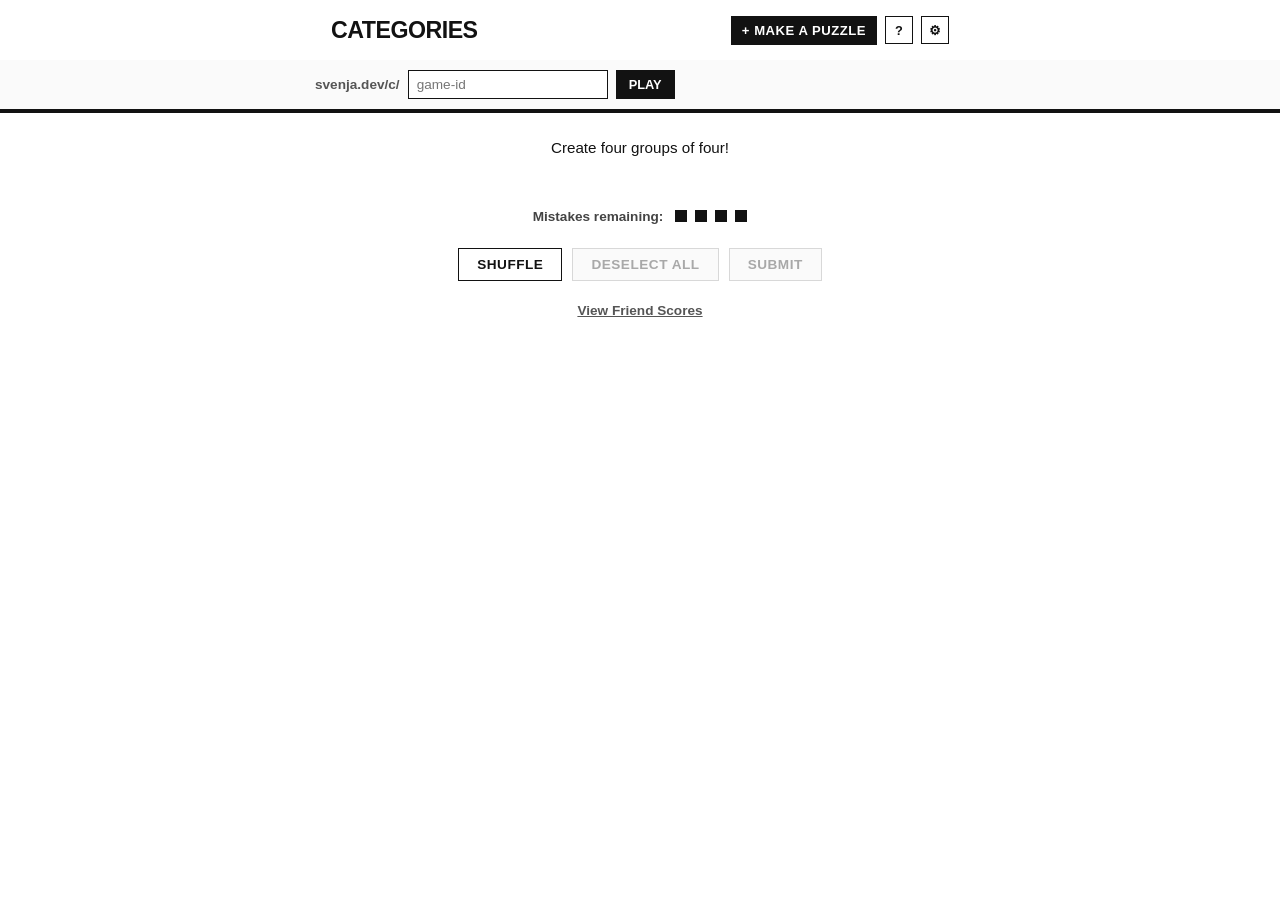
==== commit d7a0c7da: "better design" ====
--- a/index.html
+++ b/index.html
@@ -5,7 +5,7 @@
     <meta name="viewport" content="width=device-width, initial-scale=1.0, maximum-scale=1.0, user-scalable=no" />
     <title>Categories</title>
     <meta name="description" content="Custom word puzzle games." />
-    <link rel="icon" href="data:image/svg+xml,<svg xmlns=%22http://www.w3.org/2000/svg%22 viewBox=%220 0 100 100%22><rect width=%2245%22 height=%2245%22 rx=%224%22 fill=%22%23f9df6d%22/><rect x=%2255%22 width=%2245%22 height=%2245%22 rx=%224%22 fill=%22%23a0c35a%22/><rect y=%2255%22 width=%2245%22 height=%2245%22 rx=%224%22 fill=%22%23b0c4ef%22/><rect x=%2255%22 y=%2255%22 width=%2245%22 height=%2245%22 rx=%224%22 fill=%22%23ba81c5%22/></svg>">
+    <link rel="icon" href="data:image/svg+xml,<svg xmlns=%22http://www.w3.org/2000/svg%22 viewBox=%220 0 100 100%22><rect width=%2245%22 height=%2245%22 fill=%22%23ffd47d%22/><rect x=%2255%22 width=%2245%22 height=%2245%22 fill=%22%2369bd2d%22/><rect y=%2255%22 width=%2245%22 height=%2245%22 fill=%22%2326c9ff%22/><rect x=%2255%22 y=%2255%22 width=%2245%22 height=%2245%22 fill=%22%23e60cf3%22/></svg>">
     
     <link rel="stylesheet" href="style.css" />
   </head>
@@ -19,20 +19,18 @@
         </div>
 
         <nav class="header-right">
-          <button id="btn-toggle-play-id" class="nav-link">Play ID</button>
           <button id="btn-nav-create" class="nav-link highlight">+ Make a Puzzle</button>
           <button id="btn-nav-help" class="nav-icon-btn" title="How to play">?</button>
           <button id="btn-nav-settings" class="nav-icon-btn" title="Google Sheets backend">⚙</button>
         </nav>
       </div>
 
-      <!-- Quick Play By ID Bar (toggled) -->
-      <div id="quick-play-bar" class="quick-play-bar hidden">
+      <!-- Play By ID Bar (Always Visible) -->
+      <div id="quick-play-bar" class="quick-play-bar">
         <form id="quick-play-form" class="quick-play-form">
           <span class="url-prefix">svenja.dev/c/</span>
           <input id="quick-play-input" type="text" placeholder="game-id" required autocomplete="off" />
           <button type="submit" class="btn-sm">Play</button>
-          <button type="button" id="btn-close-play-bar" class="btn-text">Cancel</button>
         </form>
       </div>
     </header>
--- a/style.css
+++ b/style.css
@@ -1,13 +1,28 @@
-/* Barebones, minimalist word categories game */
+/* Barebones, minimalist word categories game with Helvetica and square geometry */
+
+:root {
+  --font-family: "Helvetica Neue", Helvetica, Arial, sans-serif;
+  
+  --color-yellow: #ffd47d;
+  --color-green: #69bd2d;
+  --color-blue: #26c9ff;
+  --color-purple: #e60cf3;
+  
+  --tile-bg: #feecd5;
+  --tile-bg-hover: #fae0c2;
+  --tile-bg-selected: #1a1a1a;
+  --tile-text-selected: #ffffff;
+}
 
 * {
   box-sizing: border-box;
   margin: 0;
   padding: 0;
+  border-radius: 0 !important; /* Strict square corners everywhere */
 }
 
 body {
-  font-family: -apple-system, BlinkMacSystemFont, "Segoe UI", Roboto, Helvetica, Arial, sans-serif;
+  font-family: var(--font-family);
   background-color: #ffffff;
   color: #121212;
   line-height: 1.4;
@@ -20,14 +35,14 @@
 
 /* Header */
 .header {
-  border-bottom: 1px solid #d3d6da;
+  border-bottom: 2px solid #121212;
   background: #ffffff;
 }
 
 .header-content {
   max-width: 650px;
   margin: 0 auto;
-  padding: 10px 16px;
+  padding: 14px 16px;
   display: flex;
   align-items: center;
   justify-content: space-between;
@@ -40,81 +55,81 @@
 }
 
 .logo {
-  font-family: Georgia, 'Times New Roman', serif;
-  font-size: 1.5rem;
-  font-weight: 700;
+  font-family: var(--font-family);
+  font-size: 1.45rem;
+  font-weight: 800;
   color: #121212;
   text-decoration: none;
   letter-spacing: -0.5px;
+  text-transform: uppercase;
 }
 
 .puzzle-id-tag {
   font-size: 0.8rem;
-  font-weight: 600;
-  color: #666;
+  font-weight: 700;
+  color: #121212;
   background: #f0f0f0;
-  padding: 2px 8px;
-  border-radius: 4px;
+  border: 1px solid #121212;
+  padding: 2px 6px;
+  letter-spacing: 0.5px;
 }
 
 .header-right {
   display: flex;
   align-items: center;
-  gap: 12px;
+  gap: 8px;
 }
 
 .nav-link {
   background: none;
-  border: none;
-  font-size: 0.85rem;
-  font-weight: 600;
-  color: #333;
+  border: 1px solid transparent;
+  font-size: 0.82rem;
+  font-weight: 700;
+  color: #121212;
   cursor: pointer;
-  padding: 4px 6px;
+  padding: 6px 10px;
+  text-transform: uppercase;
+  letter-spacing: 0.5px;
 }
 
 .nav-link:hover {
-  color: #000;
-  text-decoration: underline;
+  border-color: #121212;
 }
 
 .nav-link.highlight {
   border: 1px solid #121212;
-  border-radius: 16px;
-  padding: 4px 10px;
+  background: #121212;
+  color: #ffffff;
 }
 
 .nav-link.highlight:hover {
-  background: #121212;
-  color: #fff;
-  text-decoration: none;
+  background: #333333;
 }
 
 .nav-icon-btn {
   background: none;
-  border: 1px solid #bbb;
-  border-radius: 50%;
-  width: 24px;
-  height: 24px;
+  border: 1px solid #121212;
+  width: 28px;
+  height: 28px;
   display: flex;
   align-items: center;
   justify-content: center;
-  font-size: 0.75rem;
-  font-weight: 700;
+  font-size: 0.8rem;
+  font-weight: 800;
   cursor: pointer;
-  color: #444;
+  color: #121212;
 }
 
 .nav-icon-btn:hover {
-  background: #f0f0f0;
-  color: #000;
+  background: #121212;
+  color: #ffffff;
 }
 
 /* Quick Play Bar */
 .quick-play-bar {
-  background: #f7f7f7;
-  border-top: 1px solid #e0e0e0;
-  padding: 8px 16px;
+  background: #fafafa;
+  border-bottom: 2px solid #121212;
+  padding: 10px 16px;
 }
 
 .quick-play-form {
@@ -127,15 +142,15 @@
 
 .url-prefix {
   font-size: 0.85rem;
-  color: #777;
-  font-weight: 600;
+  color: #555;
+  font-weight: 700;
 }
 
 .quick-play-form input {
-  padding: 4px 8px;
-  border: 1px solid #bbb;
-  border-radius: 4px;
-  font-size: 0.85rem;
+  padding: 6px 8px;
+  border: 1px solid #121212;
+  font-size: 0.85rem;
+  font-family: inherit;
   flex: 1;
   max-width: 200px;
 }
@@ -143,15 +158,16 @@
 /* Toast */
 .toast {
   position: fixed;
-  top: 55px;
+  top: 60px;
   left: 50%;
   transform: translateX(-50%);
-  background: #000;
-  color: #fff;
-  padding: 6px 14px;
-  border-radius: 4px;
-  font-size: 0.85rem;
-  font-weight: 700;
+  background: #121212;
+  color: #ffffff;
+  padding: 8px 16px;
+  border: 1px solid #ffffff;
+  font-size: 0.85rem;
+  font-weight: 700;
+  letter-spacing: 0.5px;
   z-index: 1000;
 }
 
@@ -159,7 +175,7 @@
 .main {
   max-width: 600px;
   margin: 0 auto;
-  padding: 20px 16px 40px 16px;
+  padding: 24px 16px 48px 16px;
 }
 
 .view {
@@ -168,12 +184,13 @@
 
 .game-top-info {
   text-align: center;
-  margin-bottom: 16px;
+  margin-bottom: 18px;
 }
 
 .game-instruction {
   font-size: 0.95rem;
-  color: #222;
+  color: #121212;
+  font-weight: 500;
 }
 
 /* Solved Categories Stack */
@@ -185,45 +202,47 @@
 }
 
 .solved-cat-box {
-  border-radius: 6px;
-  padding: 14px 10px;
-  text-align: center;
-}
-
-.solved-cat-box.yellow { background: #f9df6d; color: #000; }
-.solved-cat-box.green { background: #a0c35a; color: #000; }
-.solved-cat-box.blue { background: #b0c4ef; color: #000; }
-.solved-cat-box.purple { background: #ba81c5; color: #fff; }
+  padding: 14px 12px;
+  text-align: center;
+  border: 1px solid rgba(0,0,0,0.15);
+}
+
+.solved-cat-box.yellow { background: var(--color-yellow); color: #000000; }
+.solved-cat-box.green { background: var(--color-green); color: #000000; }
+.solved-cat-box.blue { background: var(--color-blue); color: #000000; }
+.solved-cat-box.purple { background: var(--color-purple); color: #000000; }
 
 .solved-cat-title {
   font-weight: 800;
   font-size: 0.95rem;
-  letter-spacing: 0.5px;
+  letter-spacing: 0.6px;
+  text-transform: uppercase;
   margin-bottom: 2px;
 }
 
 .solved-cat-words {
   font-size: 0.85rem;
   font-weight: 500;
-}
-
-/* 4x4 Tiles Grid */
+  letter-spacing: 0.3px;
+}
+
+/* 4x4 Word Tiles Grid */
 .tile-grid {
   display: grid;
   grid-template-columns: repeat(4, 1fr);
   gap: 8px;
-  margin-bottom: 20px;
+  margin-bottom: 22px;
 }
 
 .tile {
   aspect-ratio: 1.3 / 1;
-  background: #efefe6;
-  color: #000;
-  border-radius: 6px;
-  border: none;
+  background: var(--tile-bg);
+  color: #121212;
+  border: 1px solid #e2cfb7;
+  font-family: var(--font-family);
   font-weight: 700;
   font-size: 0.9rem;
-  padding: 4px;
+  padding: 6px 4px;
   display: flex;
   align-items: center;
   justify-content: center;
@@ -231,15 +250,18 @@
   cursor: pointer;
   user-select: none;
   line-height: 1.15;
+  text-transform: uppercase;
+  letter-spacing: 0.2px;
 }
 
 .tile:hover:not(.selected) {
-  background: #e2e2d8;
+  background: var(--tile-bg-hover);
 }
 
 .tile.selected {
-  background: #5a594e;
-  color: #ffffff;
+  background: var(--tile-bg-selected);
+  color: var(--tile-text-selected);
+  border-color: #000000;
 }
 
 @media (max-width: 480px) {
@@ -247,8 +269,9 @@
     gap: 6px;
   }
   .tile {
-    font-size: 0.75rem;
+    font-size: 0.76rem;
     aspect-ratio: 1.2 / 1;
+    padding: 3px;
   }
 }
 
@@ -259,60 +282,64 @@
 
 @keyframes shake {
   0%, 100% { transform: translateX(0); }
-  25% { transform: translateX(-5px); }
-  75% { transform: translateX(5px); }
-}
-
-/* Mistakes Row */
+  25% { transform: translateX(-6px); }
+  75% { transform: translateX(6px); }
+}
+
+/* Mistakes Row (Square boxes) */
 .mistakes-row {
   display: flex;
   align-items: center;
+  justify-content: center;
+  gap: 12px;
+  margin-bottom: 22px;
+}
+
+.mistakes-text {
+  font-size: 0.85rem;
+  color: #444;
+  font-weight: 600;
+}
+
+.mistakes-dots {
+  display: flex;
+  gap: 8px;
+}
+
+.dot {
+  width: 12px;
+  height: 12px;
+  border: 1px solid #121212;
+  display: inline-block;
+}
+
+.dot.remaining {
+  background: #121212;
+}
+
+.dot.spent {
+  background: #ffffff;
+}
+
+/* Square Action Buttons */
+.action-buttons {
+  display: flex;
   justify-content: center;
   gap: 10px;
-  margin-bottom: 20px;
-}
-
-.mistakes-text {
-  font-size: 0.85rem;
-  color: #555;
-}
-
-.mistakes-dots {
-  display: flex;
-  gap: 6px;
-}
-
-.dot {
-  width: 11px;
-  height: 11px;
-  border-radius: 50%;
-}
-
-.dot.remaining {
-  background: #5a594e;
-}
-
-.dot.spent {
-  background: #e0e0e0;
-}
-
-/* Action Buttons */
-.action-buttons {
-  display: flex;
-  justify-content: center;
-  gap: 10px;
-  margin-bottom: 16px;
+  margin-bottom: 18px;
 }
 
 .btn-action {
-  background: #fff;
+  background: #ffffff;
   border: 1px solid #121212;
   color: #121212;
   padding: 8px 18px;
-  border-radius: 20px;
-  font-size: 0.88rem;
-  font-weight: 600;
+  font-family: var(--font-family);
+  font-size: 0.85rem;
+  font-weight: 700;
   cursor: pointer;
+  text-transform: uppercase;
+  letter-spacing: 0.5px;
 }
 
 .btn-action:hover:not(:disabled) {
@@ -320,23 +347,24 @@
 }
 
 .btn-action:disabled {
-  border-color: #d0d0d0;
-  color: #a0a0a0;
+  border-color: #d8d8d8;
+  color: #a8a8a8;
   cursor: not-allowed;
+  background: #fafafa;
 }
 
 .btn-submit {
   background: #121212;
-  color: #fff;
+  color: #ffffff;
 }
 
 .btn-submit:hover:not(:disabled) {
-  background: #333;
+  background: #333333;
 }
 
 .board-footer {
   text-align: center;
-  margin-top: 10px;
+  margin-top: 12px;
 }
 
 .link-btn {
@@ -344,7 +372,9 @@
   border: none;
   color: #555;
   text-decoration: underline;
-  font-size: 0.85rem;
+  font-family: var(--font-family);
+  font-size: 0.85rem;
+  font-weight: 600;
   cursor: pointer;
 }
 
@@ -354,20 +384,27 @@
 
 .btn-sm {
   background: #121212;
-  color: #fff;
-  border: none;
-  padding: 4px 10px;
-  border-radius: 4px;
+  color: #ffffff;
+  border: 1px solid #121212;
+  padding: 6px 12px;
+  font-family: var(--font-family);
   font-size: 0.8rem;
-  font-weight: 600;
+  font-weight: 700;
+  text-transform: uppercase;
   cursor: pointer;
+}
+
+.btn-sm:hover {
+  background: #333;
 }
 
 .btn-text {
   background: none;
   border: none;
   color: #666;
+  font-family: var(--font-family);
   font-size: 0.8rem;
+  font-weight: 600;
   cursor: pointer;
   text-decoration: underline;
 }
@@ -377,13 +414,16 @@
   display: flex;
   align-items: baseline;
   justify-content: space-between;
-  margin-bottom: 16px;
-  border-bottom: 1px solid #eee;
+  margin-bottom: 18px;
+  border-bottom: 2px solid #121212;
   padding-bottom: 8px;
 }
 
 .create-header h2 {
   font-size: 1.25rem;
+  font-weight: 800;
+  text-transform: uppercase;
+  letter-spacing: -0.3px;
 }
 
 .form-error {
@@ -391,43 +431,45 @@
   color: #b00;
   border: 1px solid #fcc;
   padding: 8px 12px;
-  border-radius: 4px;
-  font-size: 0.85rem;
+  font-size: 0.85rem;
+  font-weight: 600;
   margin-bottom: 14px;
 }
 
 .field-row {
-  margin-bottom: 14px;
+  margin-bottom: 16px;
 }
 
 .field-row label {
   display: block;
   font-size: 0.8rem;
   font-weight: 700;
+  text-transform: uppercase;
+  letter-spacing: 0.5px;
   margin-bottom: 4px;
 }
 
-.field-row input[type="text"] {
+.field-row input[type="text"],
+.field-row input[type="url"] {
   width: 100%;
-  padding: 8px;
-  border: 1px solid #ccc;
-  border-radius: 4px;
+  padding: 8px 10px;
+  border: 1px solid #121212;
   font-size: 0.9rem;
+  font-family: var(--font-family);
 }
 
 .field-row small {
   display: block;
-  color: #777;
+  color: #666;
   font-size: 0.75rem;
-  margin-top: 3px;
+  margin-top: 4px;
 }
 
 .slug-row {
   display: flex;
   align-items: center;
   background: #f9f9f9;
-  border: 1px solid #ccc;
-  border-radius: 4px;
+  border: 1px solid #121212;
   padding: 0 8px;
 }
 
@@ -437,6 +479,8 @@
   padding: 8px 4px !important;
   outline: none;
   font-size: 0.9rem;
+  font-family: var(--font-family);
+  font-weight: 600;
   width: 100%;
 }
 
@@ -444,35 +488,49 @@
   display: flex;
   flex-direction: column;
   gap: 14px;
-  margin: 16px 0;
+  margin: 18px 0;
 }
 
 .category-block {
-  border: 1px solid #ddd;
-  border-radius: 6px;
+  border: 1px solid #121212;
+  border-left-width: 6px;
   padding: 12px;
-}
-
-.category-block.yellow { border-top: 4px solid #f9df6d; }
-.category-block.green { border-top: 4px solid #a0c35a; }
-.category-block.blue { border-top: 4px solid #b0c4ef; }
-.category-block.purple { border-top: 4px solid #ba81c5; }
+  background: #ffffff;
+}
+
+.category-block.yellow { border-left-color: var(--color-yellow); }
+.category-block.green { border-left-color: var(--color-green); }
+.category-block.blue { border-left-color: var(--color-blue); }
+.category-block.purple { border-left-color: var(--color-purple); }
 
 .cat-label {
   font-size: 0.75rem;
-  font-weight: 700;
+  font-weight: 800;
   margin-bottom: 8px;
   text-transform: uppercase;
-}
+  letter-spacing: 0.5px;
+  padding: 3px 6px;
+  display: inline-block;
+}
+
+.cat-label.yellow { background: var(--color-yellow); color: #000; }
+.cat-label.green { background: var(--color-green); color: #000; }
+.cat-label.blue { background: var(--color-blue); color: #000; }
+.cat-label.purple { background: var(--color-purple); color: #000; }
 
 .category-block input[type="text"] {
   width: 100%;
-  padding: 7px;
+  padding: 8px;
   border: 1px solid #ccc;
-  border-radius: 4px;
-  font-size: 0.85rem;
+  font-size: 0.85rem;
+  font-family: var(--font-family);
   text-transform: uppercase;
   margin-bottom: 8px;
+}
+
+.category-block input[type="text"]:focus {
+  border-color: #121212;
+  outline: none;
 }
 
 .words-grid {
@@ -483,44 +541,46 @@
 
 .duplicate-input {
   border-color: #c00 !important;
-  background: #fff8f8;
+  background: #fff6f6;
 }
 
 .form-actions {
   display: flex;
   justify-content: flex-end;
   gap: 10px;
-  margin-top: 16px;
+  margin-top: 18px;
 }
 
 /* Published Success */
 .publish-success {
-  background: #f9f9f9;
-  border: 1px solid #bbb;
-  border-radius: 6px;
-  padding: 20px;
+  background: #ffffff;
+  border: 2px solid #121212;
+  padding: 24px;
   text-align: center;
 }
 
 .publish-success h3 {
+  font-size: 1.25rem;
+  font-weight: 800;
+  text-transform: uppercase;
   margin-bottom: 6px;
 }
 
 .share-box {
   display: flex;
-  max-width: 400px;
-  margin: 12px auto 16px auto;
-  border: 1px solid #ccc;
-  border-radius: 4px;
-  overflow: hidden;
+  max-width: 420px;
+  margin: 14px auto 18px auto;
+  border: 1px solid #121212;
+  background: #ffffff;
 }
 
 .share-box input {
   flex: 1;
   border: none;
-  padding: 6px 10px;
-  font-size: 0.85rem;
-  background: #fff;
+  padding: 8px 10px;
+  font-size: 0.85rem;
+  font-family: var(--font-family);
+  font-weight: 600;
 }
 
 .published-buttons {
@@ -533,7 +593,7 @@
 .modal-overlay {
   position: fixed;
   inset: 0;
-  background: rgba(0, 0, 0, 0.4);
+  background: rgba(0, 0, 0, 0.45);
   display: flex;
   align-items: center;
   justify-content: center;
@@ -543,8 +603,7 @@
 
 .modal {
   background: #ffffff;
-  border: 1px solid #999;
-  border-radius: 6px;
+  border: 2px solid #121212;
   width: 100%;
   max-width: 420px;
   max-height: 90vh;
@@ -556,12 +615,15 @@
   align-items: center;
   justify-content: space-between;
   padding: 12px 16px;
-  border-bottom: 1px solid #eee;
+  border-bottom: 1px solid #121212;
+  background: #fafafa;
 }
 
 .modal-header h3 {
-  font-size: 1.1rem;
-  font-weight: 700;
+  font-size: 1.05rem;
+  font-weight: 800;
+  text-transform: uppercase;
+  letter-spacing: 0.5px;
 }
 
 .close-btn {
@@ -569,54 +631,52 @@
   border: none;
   font-size: 1.4rem;
   line-height: 1;
-  color: #666;
+  font-weight: 700;
+  color: #121212;
   cursor: pointer;
 }
 
-.close-btn:hover {
-  color: #000;
-}
-
 .modal-body {
-  padding: 16px;
+  padding: 18px;
 }
 
 /* Results */
 .results-sub {
   font-size: 0.85rem;
-  color: #666;
-  text-align: center;
-  margin-bottom: 10px;
+  font-weight: 600;
+  color: #555;
+  text-align: center;
+  margin-bottom: 12px;
 }
 
 .emoji-grid {
-  font-size: 1.3rem;
+  font-size: 1.35rem;
   text-align: center;
   letter-spacing: 4px;
-  line-height: 1.3;
+  line-height: 1.35;
+  margin-bottom: 18px;
+  font-family: var(--font-family);
+}
+
+.score-card {
+  background: #fafafa;
+  border: 1px solid #121212;
+  padding: 12px;
   margin-bottom: 16px;
-  font-family: inherit;
-}
-
-.score-card {
-  background: #f6f6f6;
-  border: 1px solid #ddd;
-  border-radius: 4px;
-  padding: 10px;
-  margin-bottom: 14px;
 }
 
 .score-saved-msg {
   color: #1a7f37;
   font-size: 0.85rem;
-  font-weight: 600;
+  font-weight: 700;
   text-align: center;
 }
 
 .score-form label {
   display: block;
   font-size: 0.8rem;
-  font-weight: 600;
+  font-weight: 700;
+  text-transform: uppercase;
   margin-bottom: 4px;
 }
 
@@ -628,9 +688,9 @@
 .inline-input-row input {
   flex: 1;
   padding: 6px 8px;
-  border: 1px solid #ccc;
-  border-radius: 4px;
-  font-size: 0.85rem;
+  border: 1px solid #121212;
+  font-size: 0.85rem;
+  font-family: var(--font-family);
 }
 
 .results-actions {
@@ -649,21 +709,21 @@
 /* Leaderboard */
 .empty-text {
   text-align: center;
-  color: #777;
-  font-size: 0.85rem;
-  padding: 20px 0;
+  color: #666;
+  font-size: 0.85rem;
+  padding: 24px 0;
 }
 
 .leaderboard-list {
   display: flex;
   flex-direction: column;
-  gap: 8px;
+  gap: 10px;
   max-height: 300px;
   overflow-y: auto;
 }
 
 .leaderboard-item {
-  border-bottom: 1px solid #eee;
+  border-bottom: 1px solid #ddd;
   padding-bottom: 8px;
 }
 
@@ -675,11 +735,12 @@
 }
 
 .lb-player {
-  font-weight: 700;
+  font-weight: 800;
 }
 
 .lb-status {
   font-size: 0.8rem;
+  font-weight: 600;
   color: #555;
 }
 
@@ -687,31 +748,34 @@
   font-size: 0.85rem;
   letter-spacing: 2px;
   margin-top: 4px;
+  font-family: var(--font-family);
 }
 
 /* Help modal legend */
 .help-legend {
-  margin: 12px 0;
+  margin: 14px 0;
   display: flex;
   flex-direction: column;
-  gap: 4px;
+  gap: 6px;
 }
 
 .legend-item {
-  padding: 4px 8px;
-  border-radius: 4px;
-  font-size: 0.8rem;
-  font-weight: 600;
-}
-
-.legend-item.yellow { background: #f9df6d; color: #000; }
-.legend-item.green { background: #a0c35a; color: #000; }
-.legend-item.blue { background: #b0c4ef; color: #000; }
-.legend-item.purple { background: #ba81c5; color: #fff; }
+  padding: 6px 10px;
+  font-size: 0.82rem;
+  font-weight: 700;
+  border: 1px solid rgba(0,0,0,0.1);
+}
+
+.legend-item.yellow { background: var(--color-yellow); color: #000000; }
+.legend-item.green { background: var(--color-green); color: #000000; }
+.legend-item.blue { background: var(--color-blue); color: #000000; }
+.legend-item.purple { background: var(--color-purple); color: #000000; }
 
 .test-result {
   font-size: 0.8rem;
-  font-weight: 600;
+  font-weight: 700;
+  display: inline-flex;
+  align-items: center;
 }
 .test-result.success { color: #1a7f37; }
 .test-result.error { color: #c00; }
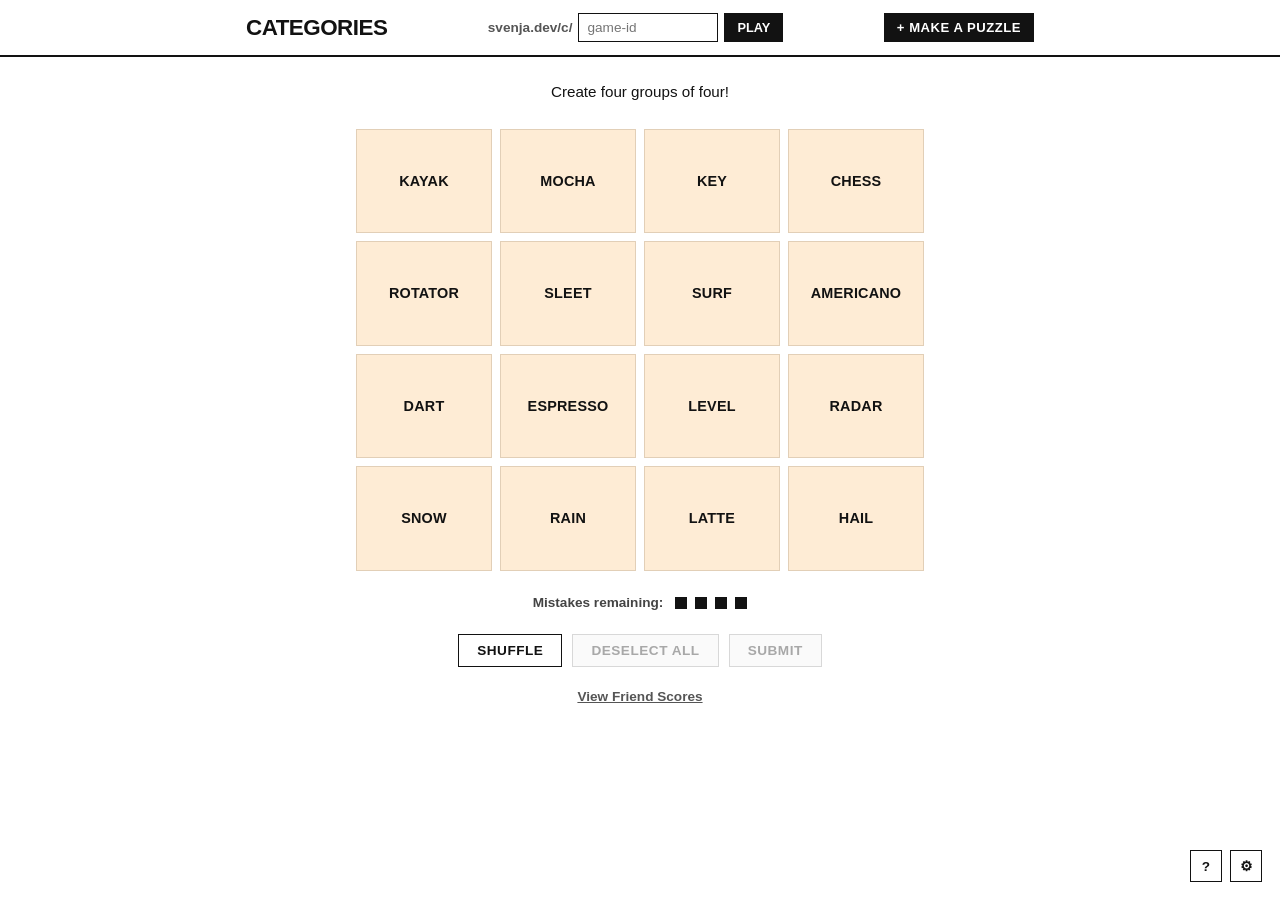
==== commit 3d23cb6f: "backend instructions" ====
--- a/index.html
+++ b/index.html
@@ -5,7 +5,7 @@
     <meta name="viewport" content="width=device-width, initial-scale=1.0, maximum-scale=1.0, user-scalable=no" />
     <title>Categories</title>
     <meta name="description" content="Custom word puzzle games." />
-    <link rel="icon" href="data:image/svg+xml,<svg xmlns=%22http://www.w3.org/2000/svg%22 viewBox=%220 0 100 100%22><rect width=%2245%22 height=%2245%22 fill=%22%23ffd47d%22/><rect x=%2255%22 width=%2245%22 height=%2245%22 fill=%22%2369bd2d%22/><rect y=%2255%22 width=%2245%22 height=%2245%22 fill=%22%2326c9ff%22/><rect x=%2255%22 y=%2255%22 width=%2245%22 height=%2245%22 fill=%22%23e60cf3%22/></svg>">
+    <link rel="icon" href="data:image/svg+xml,<svg xmlns=%22http://www.w3.org/2000/svg%22 viewBox=%220 0 100 100%22><rect width=%2245%22 height=%2245%22 fill=%22%23FF5A24%22/><rect x=%2255%22 width=%2245%22 height=%2245%22 fill=%22%2319F30C%22/><rect y=%2255%22 width=%2245%22 height=%2245%22 fill=%22%2326c9ff%22/><rect x=%2255%22 y=%2255%22 width=%2245%22 height=%2245%22 fill=%22%23e60cf3%22/></svg>">
     
     <link rel="stylesheet" href="style.css" />
   </head>
@@ -18,22 +18,26 @@
           <span id="current-puzzle-id" class="puzzle-id-tag hidden"></span>
         </div>
 
-        <nav class="header-right">
+        <!-- Play By ID Bar (sits in between on desktop, second row on mobile) -->
+        <div id="quick-play-bar" class="quick-play-bar">
+          <form id="quick-play-form" class="quick-play-form">
+            <span class="url-prefix">svenja.dev/c/</span>
+            <input id="quick-play-input" type="text" placeholder="game-id" required autocomplete="off" />
+            <button type="submit" class="btn-sm">Play</button>
+          </form>
+        </div>
+
+        <div class="header-right">
           <button id="btn-nav-create" class="nav-link highlight">+ Make a Puzzle</button>
-          <button id="btn-nav-help" class="nav-icon-btn" title="How to play">?</button>
-          <button id="btn-nav-settings" class="nav-icon-btn" title="Google Sheets backend">⚙</button>
-        </nav>
-      </div>
-
-      <!-- Play By ID Bar (Always Visible) -->
-      <div id="quick-play-bar" class="quick-play-bar">
-        <form id="quick-play-form" class="quick-play-form">
-          <span class="url-prefix">svenja.dev/c/</span>
-          <input id="quick-play-input" type="text" placeholder="game-id" required autocomplete="off" />
-          <button type="submit" class="btn-sm">Play</button>
-        </form>
+        </div>
       </div>
     </header>
+
+    <!-- Bottom-Right Controls (? and settings) -->
+    <aside class="bottom-right-controls">
+      <button id="btn-nav-help" class="nav-icon-btn" title="How to play">?</button>
+      <button id="btn-nav-settings" class="nav-icon-btn" title="Google Sheets backend">⚙</button>
+    </aside>
 
     <!-- Notification Toast -->
     <div id="toast" class="toast hidden"></div>
@@ -252,14 +256,16 @@
 
     <!-- Settings (Google Sheets backend) Modal -->
     <div id="modal-settings" class="modal-overlay hidden">
-      <div class="modal">
+      <div class="modal settings-modal">
         <div class="modal-header">
-          <h3>Google Sheets Backend</h3>
+          <h3>Google Sheets Backend Setup</h3>
           <button class="close-btn" data-close="modal-settings">&times;</button>
         </div>
         <div class="modal-body">
-          <p><small>Connect a Google Sheet via Google Apps Script to save custom puzzles and friend scores across devices for free.</small></p>
-          
+          <p class="settings-intro">
+            Connect a free Google Sheet via Google Apps Script to save custom puzzles and sync friend scores across all devices.
+          </p>
+
           <div class="field-row mt-10">
             <label for="gas-url-input">Apps Script Web App URL</label>
             <input id="gas-url-input" type="url" placeholder="https://script.google.com/macros/s/.../exec" />
@@ -267,12 +273,72 @@
           </div>
 
           <div class="inline-input-row mt-10">
-            <button type="button" id="btn-test-gas" class="btn-action">Test</button>
+            <button type="button" id="btn-test-gas" class="btn-action">Test Connection</button>
             <span id="gas-test-result" class="test-result"></span>
           </div>
 
-          <div class="mt-15">
-            <button id="btn-save-settings" class="btn-action btn-submit full-width">Save</button>
+          <div class="mt-10">
+            <button id="btn-save-settings" class="btn-action btn-submit full-width">Save Settings</button>
+          </div>
+
+          <!-- Full Step-by-Step Instructions -->
+          <div class="instructions-section">
+            <h4>Step-by-Step Setup Guide</h4>
+            
+            <div class="step-item">
+              <span class="step-num">1</span>
+              <div>
+                <strong>Create a Google Sheet</strong>
+                <p>Go to <a href="https://sheets.new" target="_blank" rel="noopener">sheets.new</a> to create a new spreadsheet (e.g. named <code>Categories DB</code>).</p>
+              </div>
+            </div>
+
+            <div class="step-item">
+              <span class="step-num">2</span>
+              <div>
+                <strong>Open Apps Script Editor</strong>
+                <p>In your Google Sheet menu, click <strong>Extensions &gt; Apps Script</strong>.</p>
+              </div>
+            </div>
+
+            <div class="step-item">
+              <span class="step-num">3</span>
+              <div>
+                <strong>Paste Backend Code</strong>
+                <p>Delete any default boilerplate in <code>Code.gs</code> and paste the backend code:</p>
+                <button type="button" id="btn-copy-gas-code" class="btn-sm mt-5">Copy Code.gs Script to Clipboard</button>
+              </div>
+            </div>
+
+            <div class="step-item">
+              <span class="step-num">4</span>
+              <div>
+                <strong>Initialize Columns</strong>
+                <p>In the Apps Script toolbar function dropdown, select <strong><code>initSpreadsheet</code></strong> and click <strong>▷ Run</strong>. Grant permissions when prompted (<em>Advanced &gt; Go to Categories Game API (unsafe) &gt; Allow</em>). This creates the <code>Games</code> and <code>Results</code> sheets automatically!</p>
+              </div>
+            </div>
+
+            <div class="step-item">
+              <span class="step-num">5</span>
+              <div>
+                <strong>Deploy as Web App</strong>
+                <p>Click the blue <strong>Deploy &gt; New deployment</strong> button:</p>
+                <ul>
+                  <li>Select type: <strong>Web app</strong> (gear icon)</li>
+                  <li>Execute as: <strong>Me</strong></li>
+                  <li>Who has access: <strong>Anyone</strong> <small>(essential so friends can load boards and submit scores without signing in)</small></li>
+                </ul>
+                <p>Click <strong>Deploy</strong> and copy the <strong>Web app URL</strong> (ends in <code>/exec</code>).</p>
+              </div>
+            </div>
+
+            <div class="step-item">
+              <span class="step-num">6</span>
+              <div>
+                <strong>Paste URL &amp; Save</strong>
+                <p>Paste your Web app URL into the input field above, click <strong>Test Connection</strong>, then click <strong>Save Settings</strong>!</p>
+              </div>
+            </div>
           </div>
         </div>
       </div>
--- a/style.css
+++ b/style.css
@@ -3,8 +3,8 @@
 :root {
   --font-family: "Helvetica Neue", Helvetica, Arial, sans-serif;
   
-  --color-yellow: #ffd47d;
-  --color-green: #69bd2d;
+  --color-yellow: #FF5A24;
+  --color-green: #19F30C;
   --color-blue: #26c9ff;
   --color-purple: #e60cf3;
   
@@ -40,23 +40,25 @@
 }
 
 .header-content {
-  max-width: 650px;
+  max-width: 820px;
   margin: 0 auto;
-  padding: 14px 16px;
+  padding: 12px 16px;
   display: flex;
   align-items: center;
   justify-content: space-between;
+  gap: 16px;
 }
 
 .header-left {
   display: flex;
   align-items: baseline;
-  gap: 10px;
+  gap: 8px;
+  flex-shrink: 0;
 }
 
 .logo {
   font-family: var(--font-family);
-  font-size: 1.45rem;
+  font-size: 1.4rem;
   font-weight: 800;
   color: #121212;
   text-decoration: none;
@@ -65,7 +67,7 @@
 }
 
 .puzzle-id-tag {
-  font-size: 0.8rem;
+  font-size: 0.75rem;
   font-weight: 700;
   color: #121212;
   background: #f0f0f0;
@@ -74,10 +76,41 @@
   letter-spacing: 0.5px;
 }
 
+/* Quick Play Bar: sits in the middle on desktop */
+.quick-play-bar {
+  flex: 1;
+  display: flex;
+  justify-content: center;
+}
+
+.quick-play-form {
+  display: flex;
+  align-items: center;
+  gap: 6px;
+}
+
+.url-prefix {
+  font-size: 0.85rem;
+  color: #555;
+  font-weight: 700;
+}
+
+.quick-play-form input {
+  padding: 6px 8px;
+  border: 1px solid #121212;
+  font-size: 0.85rem;
+  font-family: inherit;
+  width: 140px;
+}
+
+.quick-play-form input:focus {
+  outline: 2px solid #121212;
+}
+
 .header-right {
   display: flex;
   align-items: center;
-  gap: 8px;
+  flex-shrink: 0;
 }
 
 .nav-link {
@@ -87,7 +120,7 @@
   font-weight: 700;
   color: #121212;
   cursor: pointer;
-  padding: 6px 10px;
+  padding: 6px 12px;
   text-transform: uppercase;
   letter-spacing: 0.5px;
 }
@@ -106,53 +139,76 @@
   background: #333333;
 }
 
-.nav-icon-btn {
-  background: none;
-  border: 1px solid #121212;
-  width: 28px;
-  height: 28px;
+/* Bottom-Right Controls (? and settings) on desktop & mobile */
+.bottom-right-controls {
+  position: fixed;
+  bottom: 18px;
+  right: 18px;
+  display: flex;
+  gap: 8px;
+  z-index: 500;
+}
+
+.bottom-right-controls .nav-icon-btn {
+  background: #ffffff;
+  border: 1.5px solid #121212;
+  width: 32px;
+  height: 32px;
   display: flex;
   align-items: center;
   justify-content: center;
-  font-size: 0.8rem;
+  font-size: 0.85rem;
   font-weight: 800;
   cursor: pointer;
   color: #121212;
 }
 
-.nav-icon-btn:hover {
+.bottom-right-controls .nav-icon-btn:hover {
   background: #121212;
   color: #ffffff;
 }
 
-/* Quick Play Bar */
-.quick-play-bar {
-  background: #fafafa;
-  border-bottom: 2px solid #121212;
-  padding: 10px 16px;
-}
-
-.quick-play-form {
-  max-width: 650px;
-  margin: 0 auto;
-  display: flex;
-  align-items: center;
-  gap: 8px;
-}
-
-.url-prefix {
-  font-size: 0.85rem;
-  color: #555;
-  font-weight: 700;
-}
-
-.quick-play-form input {
-  padding: 6px 8px;
-  border: 1px solid #121212;
-  font-size: 0.85rem;
-  font-family: inherit;
-  flex: 1;
-  max-width: 200px;
+/* Mobile responsive layout */
+@media (max-width: 650px) {
+  .header-content {
+    display: flex;
+    flex-wrap: wrap;
+    align-items: center;
+    justify-content: space-between;
+    padding: 10px 14px;
+    gap: 10px 0;
+  }
+
+  .header-left {
+    order: 1;
+  }
+
+  /* Make a puzzle button anchors to the right on mobile */
+  .header-right {
+    order: 2;
+    margin-left: auto;
+  }
+
+  /* Game ID thing sits beneath on mobile, exactly where it was */
+  .quick-play-bar {
+    order: 3;
+    width: 100%;
+    border-top: 1px solid #e0e0e0;
+    padding-top: 8px;
+    margin-top: 2px;
+    display: flex;
+    justify-content: center;
+  }
+
+  .quick-play-form {
+    width: 100%;
+    justify-content: center;
+  }
+
+  .quick-play-form input {
+    max-width: 160px;
+    flex: 1;
+  }
 }
 
 /* Toast */
@@ -779,3 +835,80 @@
 }
 .test-result.success { color: #1a7f37; }
 .test-result.error { color: #c00; }
+
+/* Settings modal instructions */
+.modal.settings-modal {
+  max-width: 520px;
+}
+
+.settings-intro {
+  font-size: 0.85rem;
+  color: #444;
+  line-height: 1.4;
+}
+
+.instructions-section {
+  margin-top: 20px;
+  padding-top: 16px;
+  border-top: 2px solid #121212;
+}
+
+.instructions-section h4 {
+  font-size: 0.9rem;
+  font-weight: 800;
+  text-transform: uppercase;
+  letter-spacing: 0.5px;
+  margin-bottom: 14px;
+}
+
+.step-item {
+  display: flex;
+  gap: 12px;
+  margin-bottom: 14px;
+  font-size: 0.82rem;
+  line-height: 1.4;
+}
+
+.step-num {
+  width: 20px;
+  height: 20px;
+  background: #121212;
+  color: #ffffff;
+  font-weight: 800;
+  font-size: 0.75rem;
+  display: flex;
+  align-items: center;
+  justify-content: center;
+  flex-shrink: 0;
+  margin-top: 2px;
+}
+
+.step-item strong {
+  display: block;
+  font-size: 0.85rem;
+  margin-bottom: 2px;
+}
+
+.step-item p {
+  color: #222;
+  margin-bottom: 4px;
+}
+
+.step-item ul {
+  margin-left: 18px;
+  margin-top: 4px;
+  margin-bottom: 4px;
+  color: #333;
+}
+
+.step-item code {
+  background: #f1f1f1;
+  padding: 1px 4px;
+  border: 1px solid #ddd;
+  font-size: 0.9em;
+}
+
+.mt-5 {
+  margin-top: 5px;
+}
+
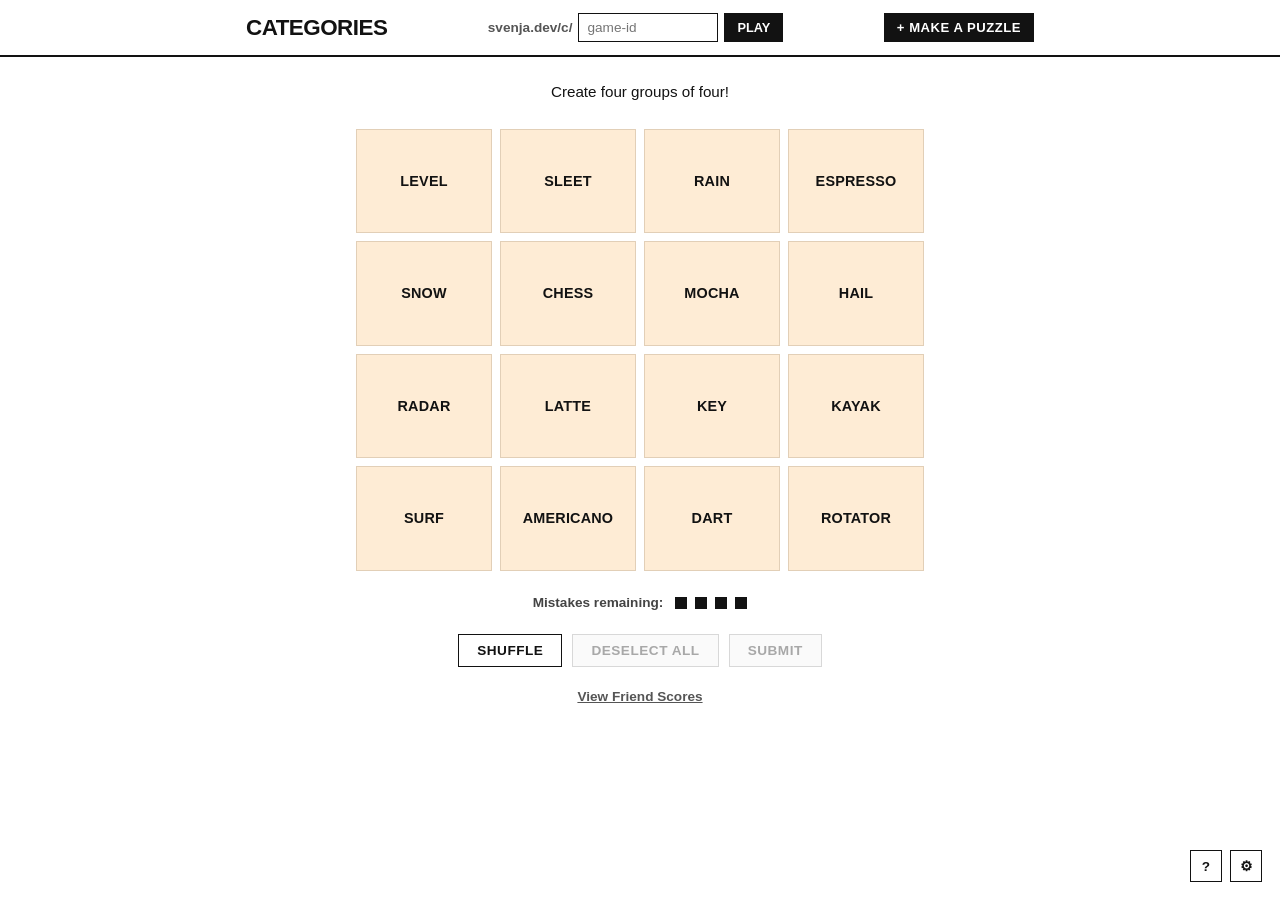
==== commit f59f4c76: "add @OnlyCurrentDoc restriction and multi-account tips to setup instructions" ====
--- a/index.html
+++ b/index.html
@@ -297,7 +297,7 @@
               <span class="step-num">2</span>
               <div>
                 <strong>Open Apps Script Editor</strong>
-                <p>In your Google Sheet menu, click <strong>Extensions &gt; Apps Script</strong>.</p>
+                <p>In your Google Sheet menu, click <strong>Extensions &gt; Apps Script</strong>. <small class="text-muted">(Tip: If you see "Datei kann nicht geöffnet werden", open an Incognito window with only one Google account logged in.)</small></p>
               </div>
             </div>
 
@@ -305,7 +305,7 @@
               <span class="step-num">3</span>
               <div>
                 <strong>Paste Backend Code</strong>
-                <p>Delete any default boilerplate in <code>Code.gs</code> and paste the backend code:</p>
+                <p>Delete any default boilerplate in <code>Code.gs</code> and paste the backend code (includes <code>/** @OnlyCurrentDoc */</code> so it only ever accesses this single spreadsheet):</p>
                 <button type="button" id="btn-copy-gas-code" class="btn-sm mt-5">Copy Code.gs Script to Clipboard</button>
               </div>
             </div>
@@ -314,7 +314,7 @@
               <span class="step-num">4</span>
               <div>
                 <strong>Initialize Columns</strong>
-                <p>In the Apps Script toolbar function dropdown, select <strong><code>initSpreadsheet</code></strong> and click <strong>▷ Run</strong>. Grant permissions when prompted (<em>Advanced &gt; Go to Categories Game API (unsafe) &gt; Allow</em>). This creates the <code>Games</code> and <code>Results</code> sheets automatically!</p>
+                <p>In the Apps Script toolbar function dropdown, select <strong><code>initSpreadsheet</code></strong> and click <strong>▷ Run</strong>. Grant permissions when prompted (<em>Advanced &gt; Go to Categories Game API (unsafe) &gt; Allow</em>). You're only authorizing your own code to edit this one sheet. This creates the <code>Games</code> and <code>Results</code> sheets automatically!</p>
               </div>
             </div>
 
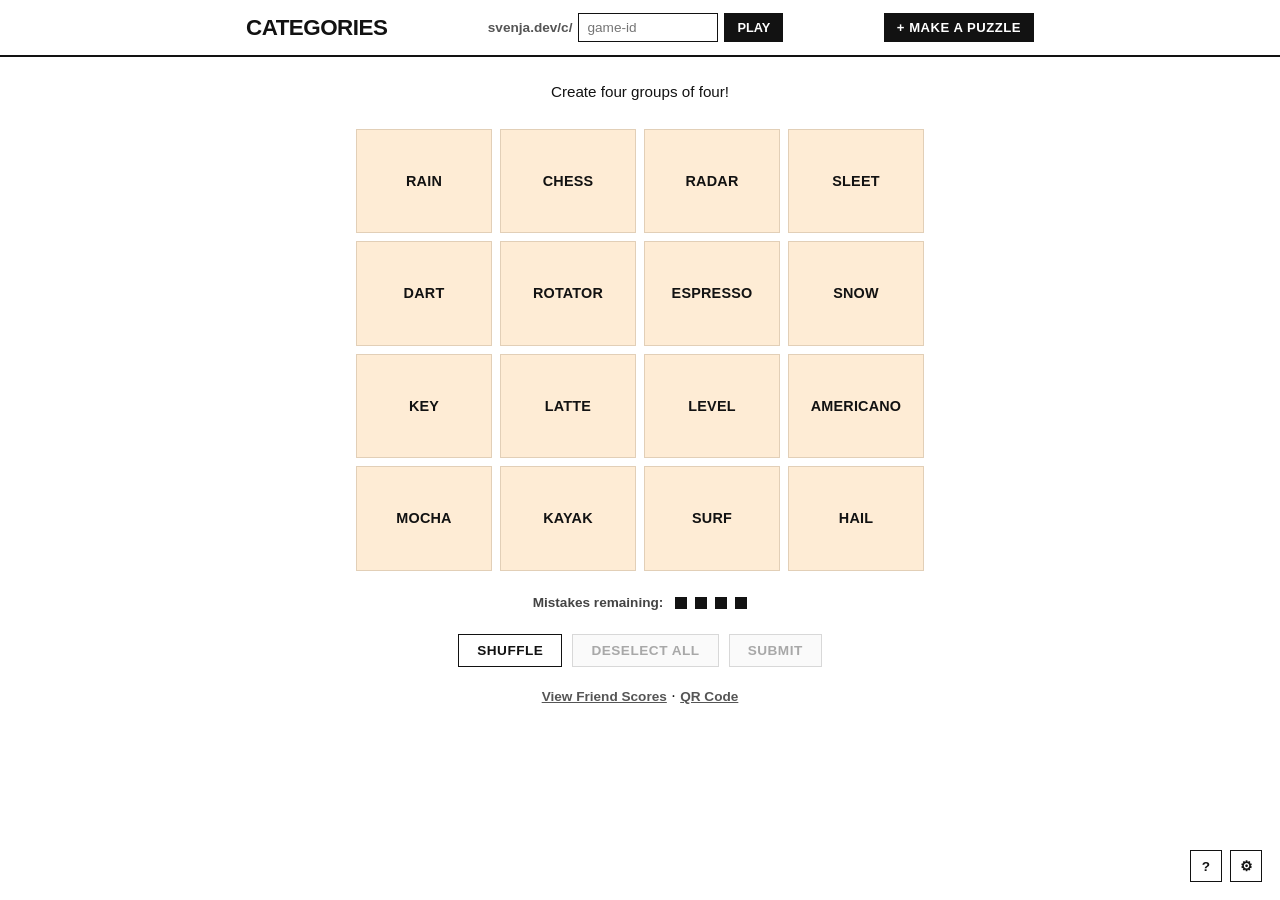
==== commit 0c1a84ea: "add auto-generated QR codes for sharing puzzle links" ====
--- a/index.html
+++ b/index.html
@@ -74,9 +74,11 @@
           <button id="btn-submit" class="btn-action btn-submit" disabled>Submit</button>
         </div>
 
-        <!-- Leaderboard button -->
+        <!-- Leaderboard & QR buttons -->
         <div class="board-footer">
           <button id="btn-view-leaderboard" class="link-btn">View Friend Scores</button>
+          <span class="footer-sep">·</span>
+          <button id="btn-board-qr" class="link-btn">QR Code</button>
         </div>
       </section>
 
@@ -169,6 +171,10 @@
             <input id="share-link-input" type="text" readonly />
             <button id="btn-copy-share-link" class="btn-sm">Copy</button>
           </div>
+          <div id="publish-qr-wrap" class="qr-wrap">
+            <div id="publish-qrcode" class="qr-code"></div>
+            <span class="qr-hint">Scan to play on phone</span>
+          </div>
           <div class="published-buttons">
             <button id="btn-play-published" class="btn-action btn-submit">Play it Now</button>
             <button id="btn-make-another" class="btn-action">Make Another</button>
@@ -207,6 +213,11 @@
 
           <div class="results-actions">
             <button id="btn-share-results" class="btn-action btn-submit full-width">Share Results</button>
+            <button id="btn-toggle-results-qr" class="btn-action full-width">Show QR Code</button>
+            <div id="results-qr-wrap" class="qr-wrap hidden">
+              <div id="results-qrcode" class="qr-code"></div>
+              <span class="qr-hint">Scan to play this puzzle</span>
+            </div>
             <button id="btn-open-leaderboard" class="btn-action full-width">View Leaderboard</button>
             <button id="btn-play-again" class="btn-action full-width">Play Again</button>
           </div>
@@ -341,9 +352,25 @@
             </div>
           </div>
         </div>
+    <!-- Share / QR Modal -->
+    <div id="modal-qr" class="modal-overlay hidden">
+      <div class="modal">
+        <div class="modal-header">
+          <h3 id="qr-modal-title">Share Puzzle</h3>
+          <button class="close-btn" data-close="modal-qr">&times;</button>
+        </div>
+        <div class="modal-body qr-modal-body">
+          <div id="modal-qrcode" class="qr-code"></div>
+          <span class="qr-hint">Scan with phone camera</span>
+          <div class="share-box mt-10">
+            <input id="modal-qr-link" type="text" readonly />
+            <button id="btn-copy-modal-qr" class="btn-sm">Copy</button>
+          </div>
+        </div>
       </div>
     </div>
 
+    <script src="qrcode.min.js"></script>
     <script src="app.js"></script>
   </body>
 </html>
--- a/style.css
+++ b/style.css
@@ -912,3 +912,59 @@
   margin-top: 5px;
 }
 
+.mt-10 {
+  margin-top: 10px;
+}
+
+.footer-sep {
+  color: var(--text-muted);
+  user-select: none;
+}
+
+.qr-wrap {
+  display: flex;
+  flex-direction: column;
+  align-items: center;
+  margin: 12px auto;
+  padding: 12px;
+  background: #ffffff;
+  border: 1px solid var(--border-color);
+  max-width: 200px;
+}
+
+.qr-code {
+  display: flex;
+  justify-content: center;
+  align-items: center;
+}
+
+.qr-code img,
+.qr-code canvas {
+  display: block;
+  border-radius: 0 !important;
+  image-rendering: pixelated;
+}
+
+.qr-hint {
+  margin-top: 8px;
+  font-size: 0.75rem;
+  font-weight: 700;
+  text-transform: uppercase;
+  letter-spacing: 0.5px;
+  color: var(--text-muted);
+  text-align: center;
+}
+
+.qr-modal-body {
+  display: flex;
+  flex-direction: column;
+  align-items: center;
+  text-align: center;
+  padding: 16px 20px;
+}
+
+.qr-modal-body .share-box {
+  width: 100%;
+}
+
+
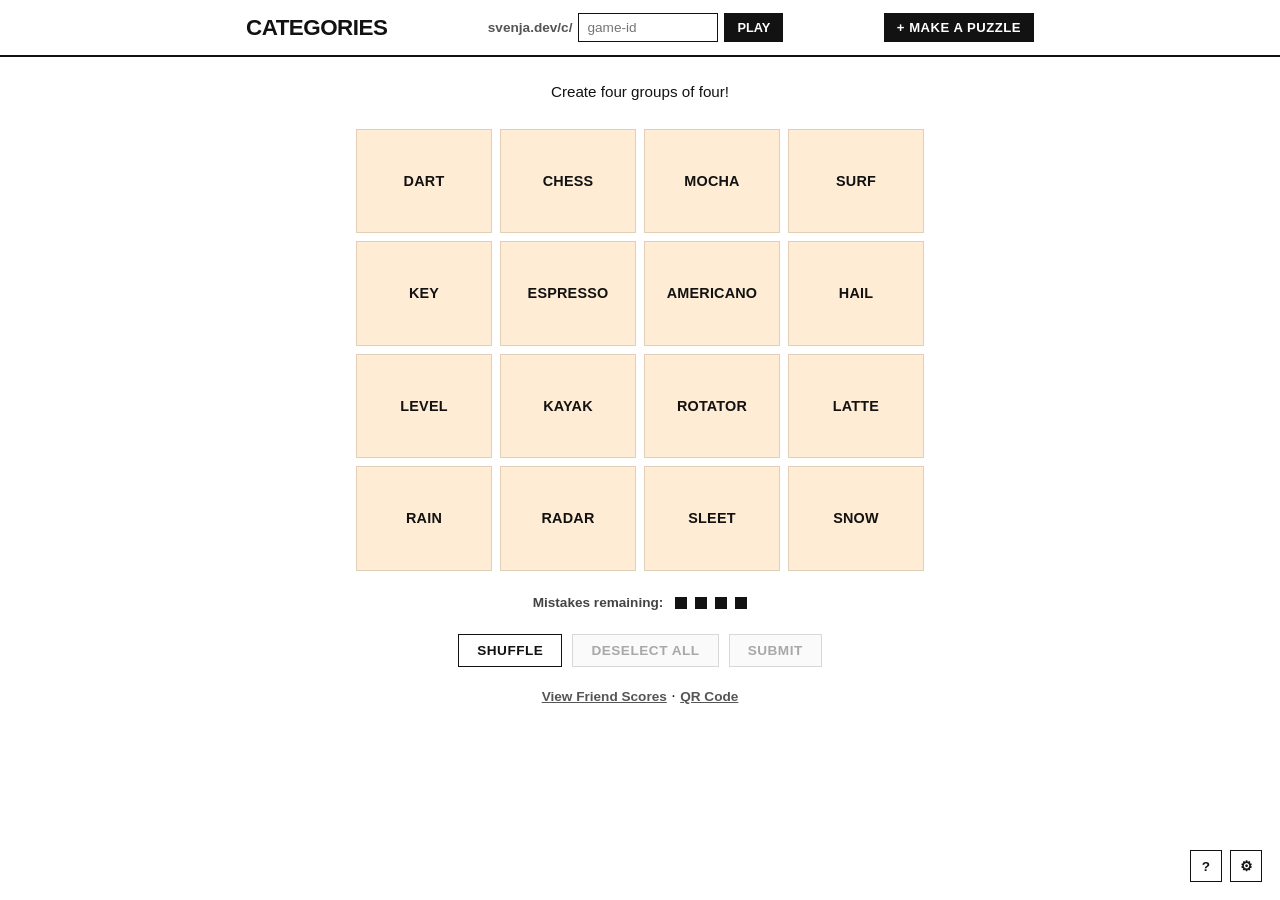
==== commit ac29ad1e: "fixes hopefully" ====
--- a/index.html
+++ b/index.html
@@ -371,6 +371,6 @@
     </div>
 
     <script src="qrcode.min.js"></script>
-    <script src="app.js"></script>
+    <script src="app.js?v=2"></script>
   </body>
 </html>
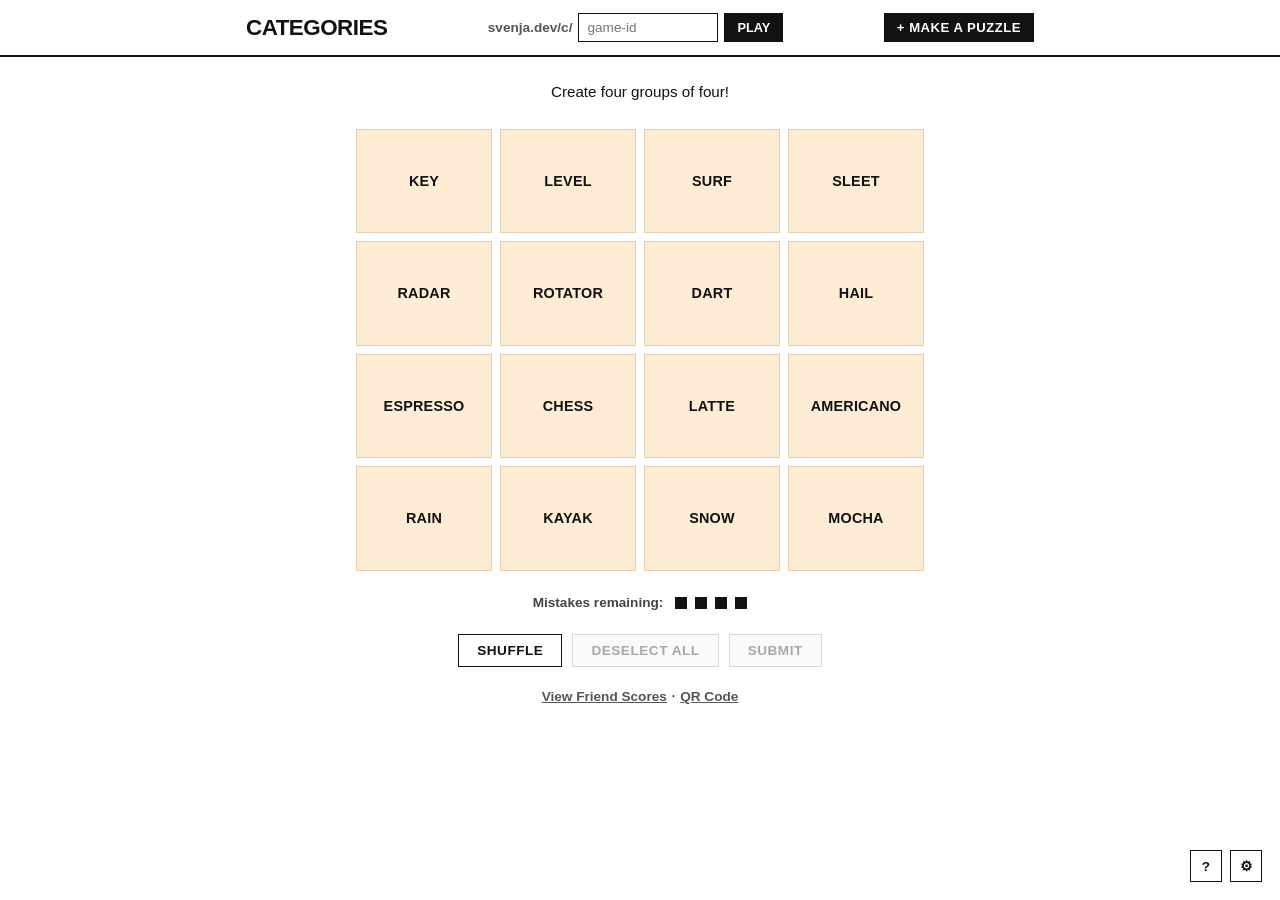
==== commit aff6b47c: "fixed qr code display" ====
--- a/index.html
+++ b/index.html
@@ -352,6 +352,9 @@
             </div>
           </div>
         </div>
+      </div>
+    </div>
+
     <!-- Share / QR Modal -->
     <div id="modal-qr" class="modal-overlay hidden">
       <div class="modal">
@@ -371,6 +374,6 @@
     </div>
 
     <script src="qrcode.min.js"></script>
-    <script src="app.js?v=2"></script>
+    <script src="app.js?v=3"></script>
   </body>
 </html>
